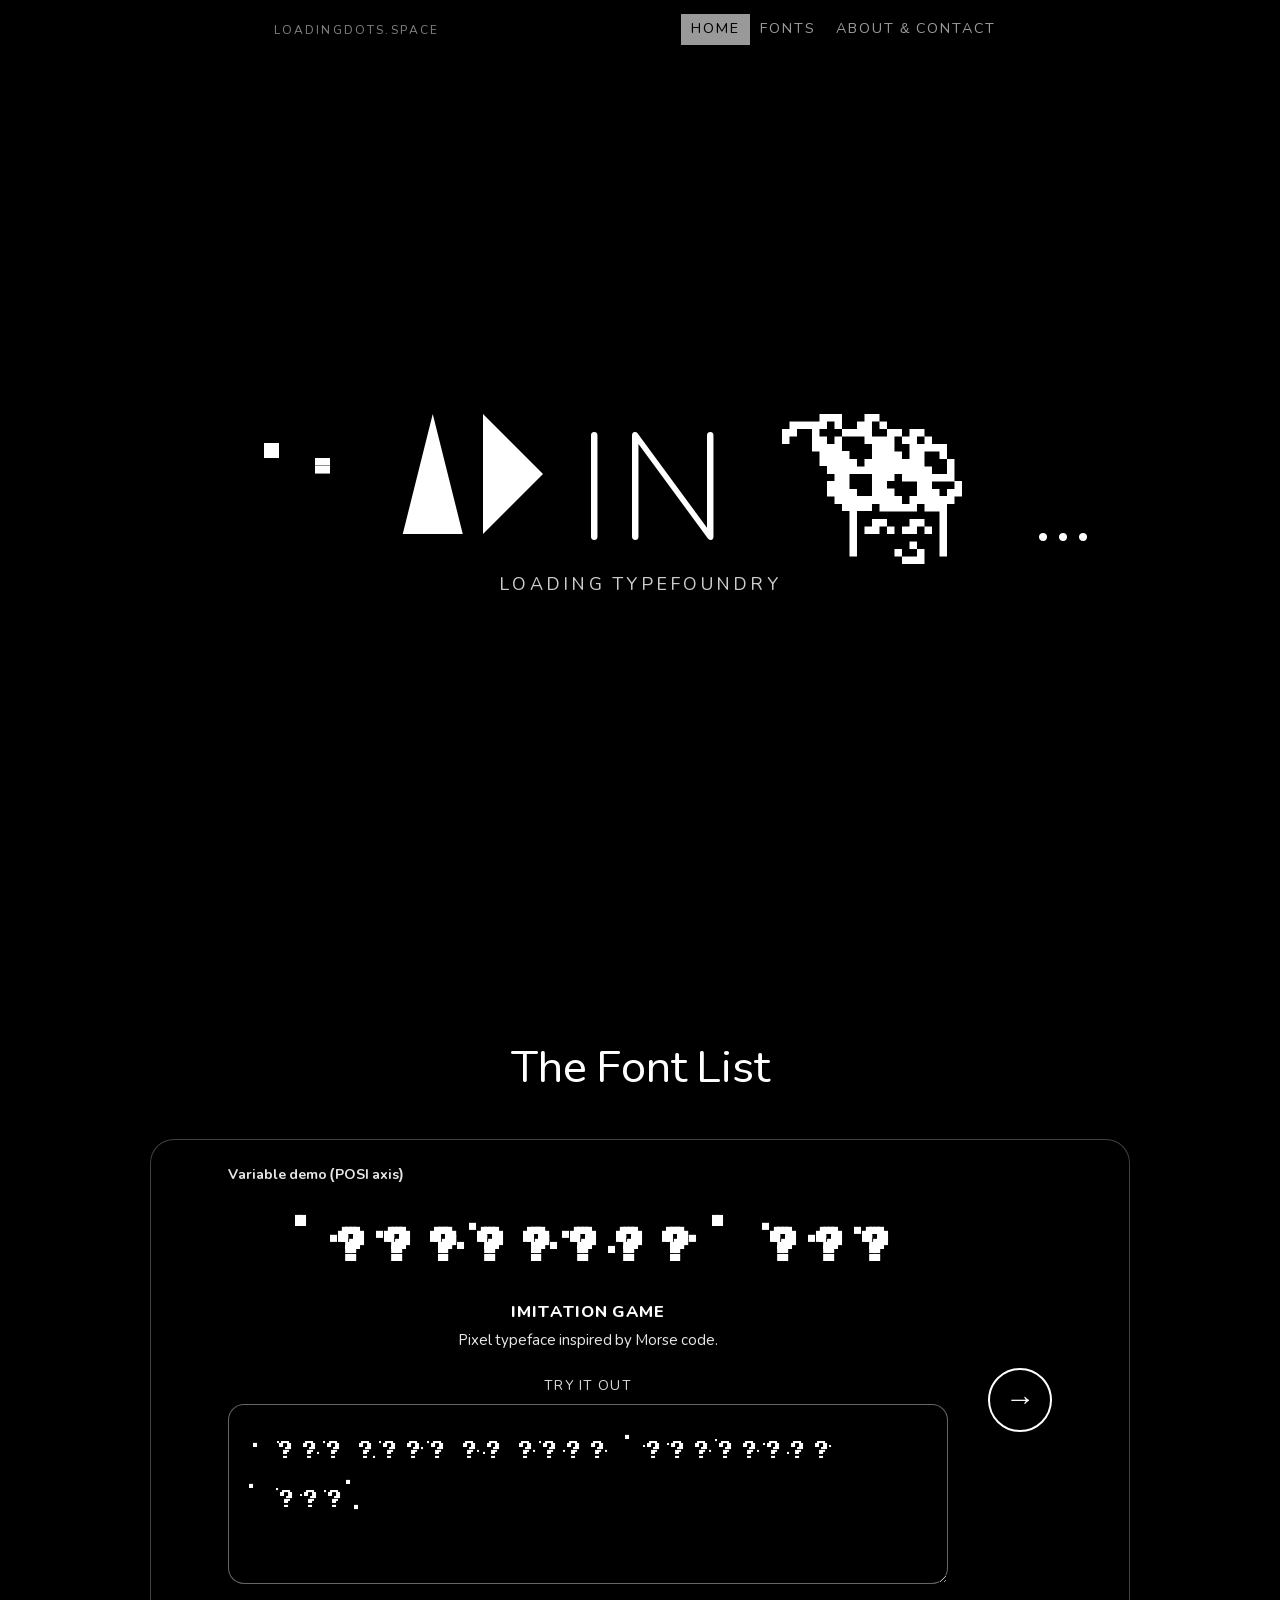
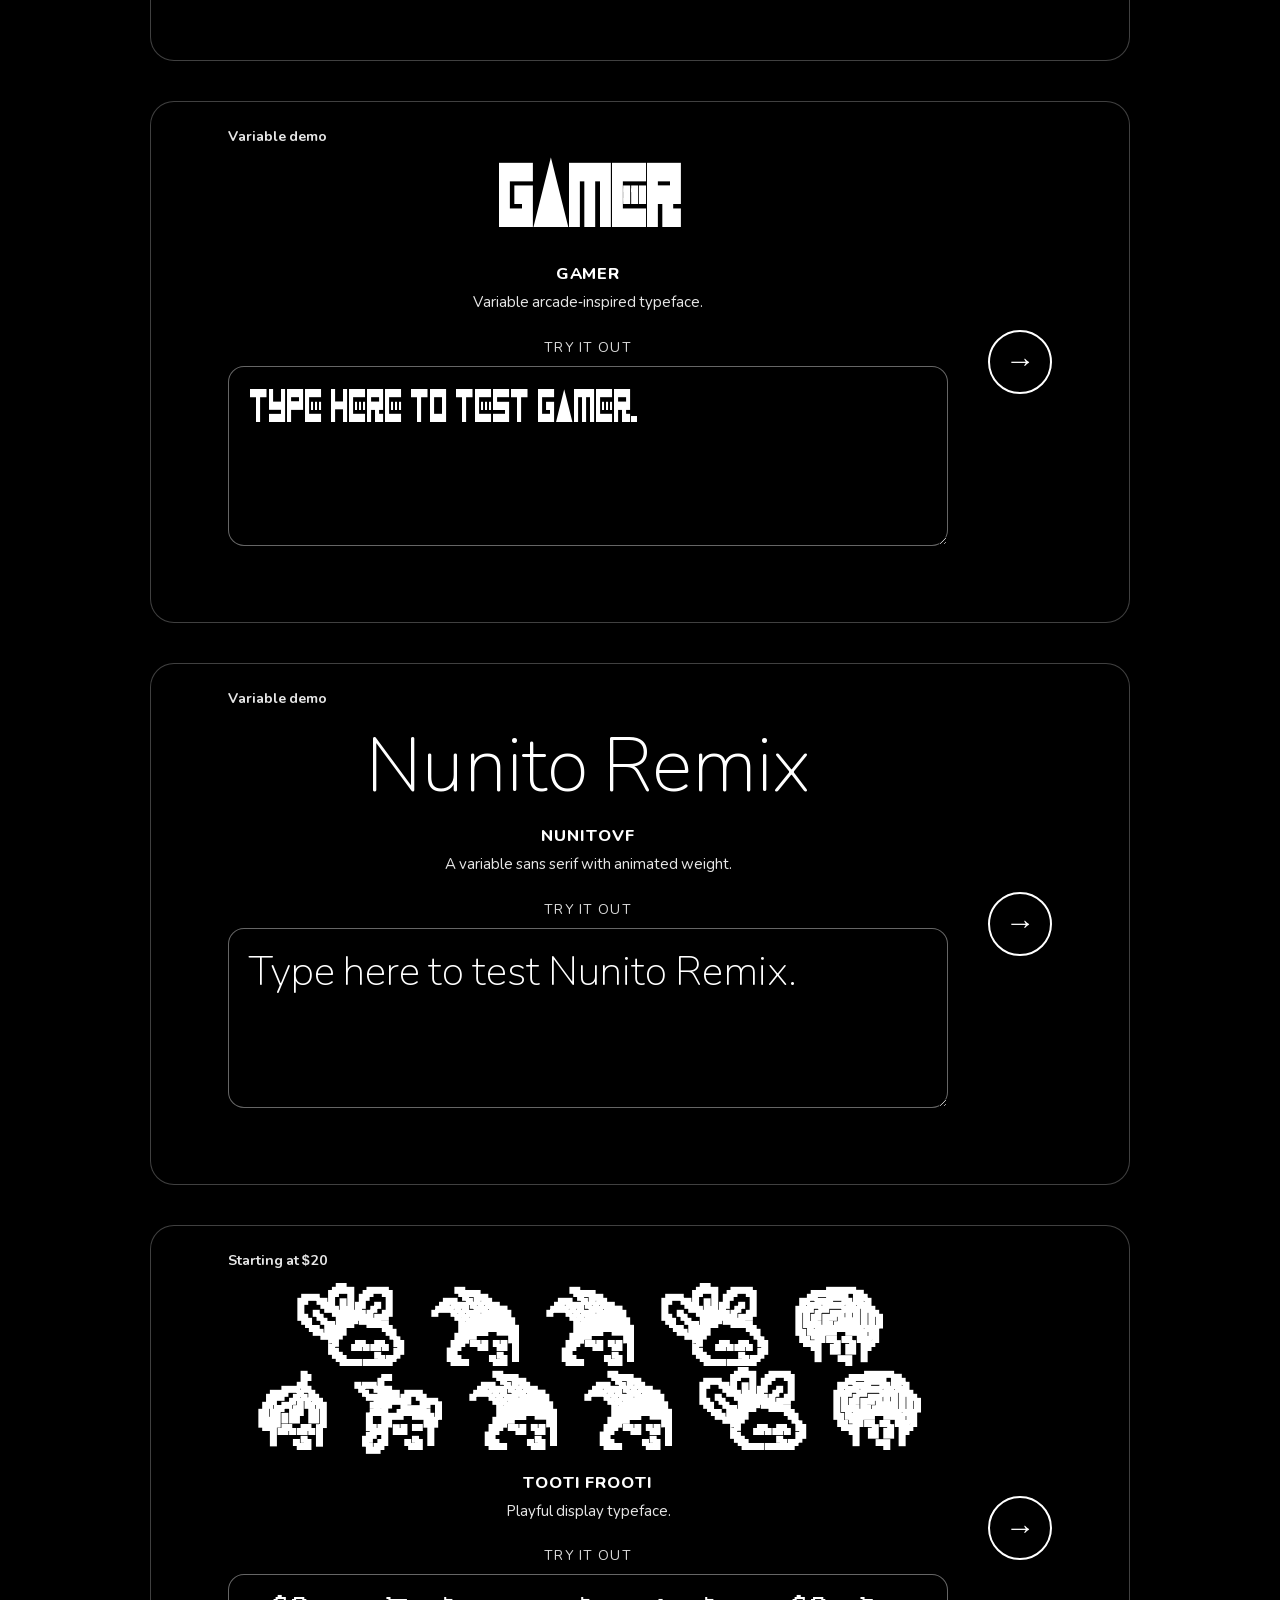
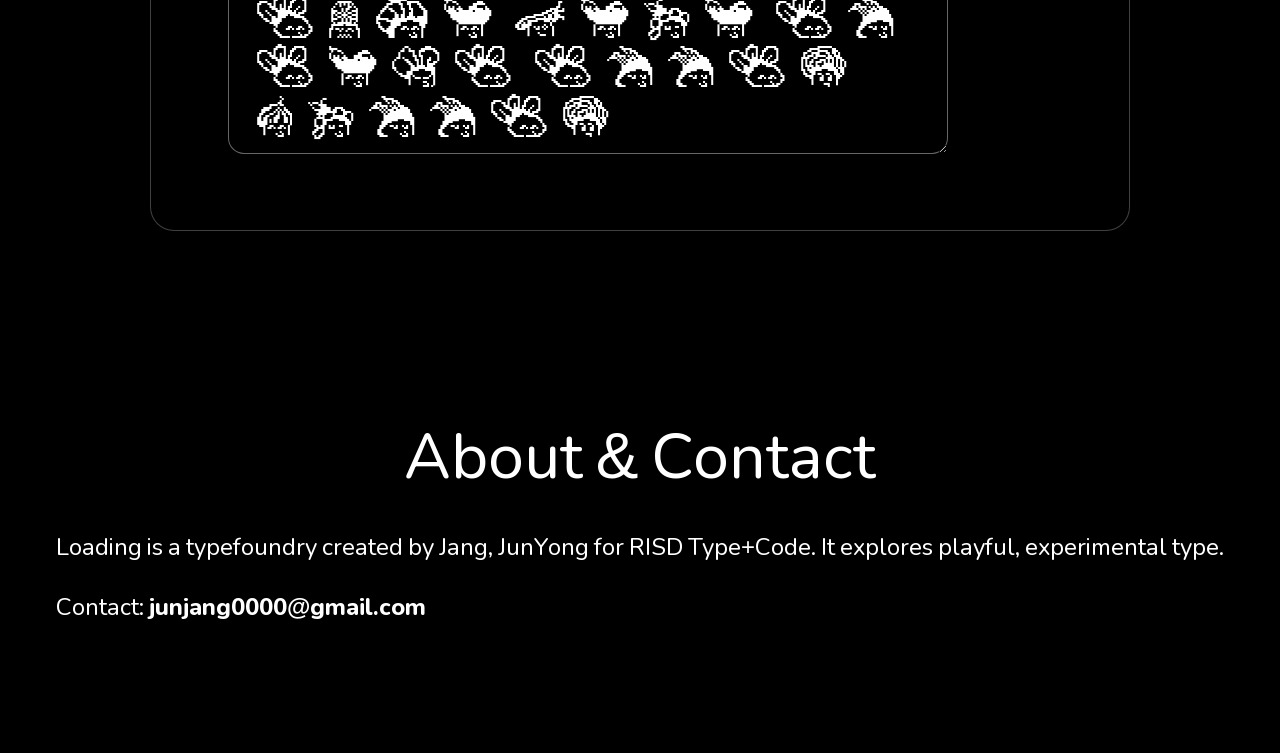
==== index.html @ 5ee9fdd5 "Update index.html" ====
<!DOCTYPE html>
<html>

<head>
  <title>Loading...</title>
  <meta charset="UTF-8">
  <meta name="viewport" content="width=device-width, initial-scale=1">

  <!-- Canonical URL for your site -->
  <link rel="stylesheet" href="css/style.css">

  <style>
    /* Load local Nunito variable font */
    @font-face {
      font-family: "NunitoVF";
      src: url("./Tabs/Nunito/NunitoVF.ttf") format("truetype");
      font-weight: 100 900;
      font-style: normal;
    }

    /* Sample font faces for each typeface */
    @font-face {
      font-family: "Gamer";
      src: url("./Tabs/Gamer/Gamer.ttf") format("truetype");
      font-weight: 0 100; 
      font-style: normal;
    }

    @font-face {
      font-family: "ImitationGame";
      src: url("./Tabs/ImitationGame/Imitation.ttf") format("truetype");
      font-weight: 400; 
      font-style: normal;
    }

    @font-face {
      font-family: "TootiFrooti";
      src: url("./Tabs/TootiFrooti/TootiFrooti.otf") format("opentype");
      font-weight: 400;
      font-style: normal;
    }

    body,
    html {
      height: 100%;
      margin: 0;
      background-color: #000;
    }

    body {
      padding-top: 60px;
    }

    body,
    h1,
    h2,
    h3,
    h4,
    h5,
    h6 {
      font-family: "NunitoVF", sans-serif;
    }

    .menu {
      display: none;
    }

    #glcanvas {
      position: fixed;
      top: 0;
      left: 0;
      width: 100vw;
      height: 100vh;
      z-index: 0;
      display: block;
      pointer-events: none;
      opacity: 1;
    }

    .top {
      position: fixed;
      top: 0;
      left: 0;
      width: 100%;
      z-index: 10;
    }

    .bar {
      display: flex;
      justify-content: space-between;
      align-items: center;
      gap: 24px;
      padding: 14px 32px;
      background: rgba(0, 0, 0, 0.75);
      backdrop-filter: blur(14px);
      -webkit-backdrop-filter: blur(14px);
    }

    .brand-link {
      text-decoration: none;
      color: #ffffff;
      font-size: 0.8rem;
      letter-spacing: 0.18em;
      text-transform: uppercase;
      opacity: 0.85;
      white-space: nowrap;
    }

    .brand-link:hover {
      opacity: 0.65;
    }

    .bar-item.button {
      text-decoration: none;
      color: #ffffff;
      font-size: 0.95rem;
      letter-spacing: 0.14em;
      text-transform: uppercase;
      padding: 4px 10px;
      border-bottom: 2px solid transparent;
      transition: opacity 0.2s ease, border-color 0.2s ease;
    }

    .bar-item.button:hover {
      opacity: 0.7;
    }

    .active-link {
      border-bottom-color: #ffffff;
    }

    #myNavbar {
      z-index: 10;
    }

    .hero-header {
      position: relative;
      min-height: 100vh;
      display: flex;
      flex-direction: column;
      justify-content: center;
      align-items: center;
      color: white;
      text-align: center;
      background: transparent;
      z-index: 1;
    }

    .hero-loading {
      display: inline-flex;
      align-items: flex-end;
      gap: 0.12em;
      font-size: clamp(72px, 12vw, 150px);
      line-height: 0.9;
    }

    .load-letter {
      display: inline-block;
      white-space: nowrap;
    }

    .load-imitation {
      font-family: "ImitationGame", monospace;
      letter-spacing: 0.04em;
    }

    .load-gamer {
      font-family: "Gamer", sans-serif;
      text-transform: uppercase;
      letter-spacing: 0.08em;
    }

    .load-nunito {
      font-family: "NunitoVF", sans-serif;
      letter-spacing: 0.04em;
    }

    .load-tooti {
      font-family: "TootiFrooti", cursive;
      letter-spacing: 0.1em;
      transform-origin: bottom center;
      animation: bounceG 1.6s ease-in-out infinite;
    }

    .load-dots {
      display: inline-flex;
      margin-left: 0.16em;
      gap: 0.06em;
      font-size: 0.45em;
      transform: translateY(-0.1em);
    }

    .load-dots span {
      display: inline-block;
      animation: dotPulse 1.2s infinite ease-in-out;
    }

    .load-dots span:nth-child(2) {
      animation-delay: 0.15s;
    }

    .load-dots span:nth-child(3) {
      animation-delay: 0.3s;
    }

    @keyframes dotPulse {
      0%, 60%, 100% {
        opacity: 0.2;
        transform: translateY(0);
      }
      30% {
        opacity: 1;
        transform: translateY(-0.18em);
      }
    }

    @keyframes bounceG {
      0%, 100% {
        transform: translateY(0);
      }
      40% {
        transform: translateY(-0.18em) rotate(-3deg);
      }
      70% {
        transform: translateY(0.08em) rotate(2deg);
      }
    }

    .hero-subtitle {
      margin-top: 14px;
      font-family: "NunitoVF", sans-serif;
      font-weight: 400;
      letter-spacing: 0.18em;
      text-transform: uppercase;
      font-size: clamp(14px, 1.6vw, 18px);
      opacity: 0.8;
    }

    .font-list-title {
      text-align: center;
      font-size: 3rem;
      margin-bottom: 2.5rem;
      color: #ffffff;
    }

    .font-list {
      display: flex;
      flex-direction: column;
      gap: 40px;
    }

    .font-card {
      position: relative;
      min-height: 320px;
      padding: 60px 6vw;
      display: flex;
      align-items: center;
      justify-content: center;
      background: rgba(0, 0, 0, 0.35);
      border: 1px solid rgba(255, 255, 255, 0.25);
      border-radius: 24px;
      backdrop-filter: blur(18px);
      -webkit-backdrop-filter: blur(18px);
      color: #ffffff;
      z-index: 1;
    }

    .font-card-inner {
      width: 100%;
      max-width: 1200px;
      margin: 0 auto;
      display: flex;
      align-items: center;
      justify-content: space-between;
      gap: 40px;
    }

    .font-card-meta {
      position: absolute;
      top: 24px;
      left: 6vw;
      font-size: 0.95rem;
      font-weight: 600;
      opacity: 0.9;
    }

    .font-card-main {
      flex: 1;
      text-align: center;
    }

    .font-sample {
      font-size: clamp(42px, 6vw, 80px);
      font-weight: 700;
      margin-bottom: 16px;
      line-height: 1.1;
    }

    .font-info-name {
      font-size: 1.1rem;
      font-weight: 700;
      letter-spacing: 0.06em;
      text-transform: uppercase;
      margin-bottom: 4px;
    }

    .font-info-desc {
      font-size: 1rem;
      opacity: 0.9;
      margin-bottom: 24px;
    }

    .font-tester-wrapper {
      max-width: 900px;
      margin: 0 auto;
    }

    .font-tester-label {
      font-size: 0.9rem;
      text-transform: uppercase;
      letter-spacing: 0.12em;
      opacity: 0.85;
      margin-bottom: 8px;
    }

    .font-tester {
      width: 100%;
      min-height: 180px;
      padding: 18px 20px;
      border-radius: 16px;
      border: 1px solid rgba(255, 255, 255, 0.4);
      background: rgba(0, 0, 0, 0.25);
      color: #ffffff;
      font-size: clamp(2.2rem, 3.2vw, 3rem);
      line-height: 1.2;
      resize: vertical;
      outline: none;
    }

    .font-tester::placeholder {
      color: rgba(255, 255, 255, 0.55);
    }

    .font-card-arrow {
      text-decoration: none;
      display: flex;
      align-items: center;
      justify-content: center;
      flex-shrink: 0;
      width: 64px;
      height: 64px;
      border-radius: 50%;
      border: 2px solid currentColor;
      font-size: 2rem;
      transition: transform 0.2s ease, background-color 0.2s ease, color 0.2s ease;
      color: #ffffff;
    }

    .font-card-arrow:hover {
      transform: translateX(4px);
      background-color: #ffffff;
      color: #000000;
    }

    /* VARIABLE ANIMATIONS */
    .variable-nunito {
      font-family: "NunitoVF", sans-serif;
      font-variation-settings: "wght" 200;
      animation: nunitoWeight 2.5s ease-in-out infinite alternate;
    }

    @keyframes nunitoWeight {
      0% { font-variation-settings: "wght" 200; }
      100% { font-variation-settings: "wght" 900; }
    }

    .variable-gamer {
      font-family: "Gamer", sans-serif;
      text-transform: uppercase;
      font-variation-settings: "VEAL" 0;
      animation: gamerWeight 2.5s ease-in-out infinite alternate;
    }

    @keyframes gamerWeight {
      0% { font-variation-settings: "VEAL" 0; }
      100% { font-variation-settings: "VEAL" 100; }
    }

    .variable-imitation {
      font-family: "ImitationGame", monospace;
      font-variation-settings: "POSI" 0;
      animation: imitationPosi 2.5s ease-in-out infinite alternate;
    }

    @keyframes imitationPosi {
      0% { font-variation-settings: "POSI" 0; }
      100% { font-variation-settings: "POSI" 100; }
    }
  </style>
</head>

<body>

  <!-- WebGL -->
  <canvas id="glcanvas"></canvas>

  <!-- NAVBAR -->
  <div class="top hide-small">
    <div class="bar xlarge black opacity hover-opacity-off" id="myNavbar">
      <a href="https://loadingdots.space" class="brand-link">loadingdots.space</a>

      <div>
        <a href="#home" class="bar-item button nav-link active-link">HOME</a>
        <a href="#fonts" class="bar-item button nav-link">FONTS</a>
        <a href="#about-contact" class="bar-item button nav-link">ABOUT & CONTACT</a>
      </div>
    </div>
  </div>

  <!-- HERO -->
  <header class="hero-header" id="home">
    <div class="hero-loading">
      <span class="load-letter load-imitation variable-imitation">LO</span>
      <span class="load-letter load-gamer variable-gamer">AD</span>
      <span class="load-letter load-nunito variable-nunito">IN</span>
      <span class="load-letter load-tooti">G</span>
      <span class="load-dots"><span>.</span><span>.</span><span>.</span></span>
    </div>
    <div class="hero-subtitle">Loading Typefoundry</div>
  </header>

  <!-- FONTS SECTION (UPDATED ID) -->
  <div class="container padding-64 xxlarge" id="fonts" style="background-color:transparent; color:#ffffff;">
    <div class="content">
      <h1 class="font-list-title">The Font List</h1>

      <div class="font-list">

        <!-- Imitation Game card -->
        <section class="font-card">
          <div class="font-card-meta">Variable demo (POSI axis)</div>
          <div class="font-card-inner">
            <div class="font-card-main">
              <div class="font-sample variable-imitation">Imitation Game</div>
              <div class="font-info-name">Imitation Game</div>
              <div class="font-info-desc">Pixel typeface inspired by Morse code.</div>

              <div class="font-tester-wrapper">
                <div class="font-tester-label">Try it out</div>
                <textarea class="font-tester variable-imitation">Type here to test Imitation Game.</textarea>
              </div>
            </div>

            <a href="Tabs/ImitationGame/index.html" class="font-card-arrow">→</a>
          </div>
        </section>

        <!-- GAMER card -->
        <section class="font-card">
          <div class="font-card-meta">Variable demo</div>
          <div class="font-card-inner">
            <div class="font-card-main">
              <div class="font-sample variable-gamer">GAMER</div>
              <div class="font-info-name">GAMER</div>
              <div class="font-info-desc">Variable arcade-inspired typeface.</div>

              <div class="font-tester-wrapper">
                <div class="font-tester-label">Try it out</div>
                <textarea class="font-tester gamer-tester variable-gamer">TYPE HERE TO TEST GAMER.</textarea>
              </div>
            </div>

            <a href="Tabs/Gamer/index.html" class="font-card-arrow">→</a>
          </div>
        </section>

        <!-- Nunito card -->
        <section class="font-card">
          <div class="font-card-meta">Variable demo</div>
          <div class="font-card-inner">
            <div class="font-card-main">
              <div class="font-sample variable-nunito">Nunito Remix</div>
              <div class="font-info-name">NunitoVF</div>
              <div class="font-info-desc">A variable sans serif with animated weight.</div>

              <div class="font-tester-wrapper">
                <div class="font-tester-label">Try it out</div>
                <textarea class="font-tester variable-nunito">Type here to test Nunito Remix.</textarea>
              </div>
            </div>

            <a href="Tabs/Nunito/index.html" class="font-card-arrow">→</a>
          </div>
        </section>

        <!-- TootiFrooti -->
        <section class="font-card">
          <div class="font-card-meta">Starting at $20</div>
          <div class="font-card-inner">
            <div class="font-card-main">
              <div class="font-sample" style="font-family: 'TootiFrooti';">TOOTI FROOTI</div>
              <div class="font-info-name">Tooti Frooti</div>
              <div class="font-info-desc">Playful display typeface.</div>

              <div class="font-tester-wrapper">
                <div class="font-tester-label">Try it out</div>
                <textarea 
                  class="font-tester tootifrooti-tester"
                  style="font-family: 'TootiFrooti'; text-transform:uppercase;"
                >TYPE HERE TO TEST TOOTI FROOTI.</textarea>
              </div>
            </div>

            <a href="Tabs/TootiFrooti/index.html" class="font-card-arrow">→</a>
          </div>
        </section>

      </div>
    </div>
  </div>

  <!-- ABOUT -->
  <div class="container padding-64 xlarge" id="about-contact" style="background-color:transparent; color:white;">
    <div style="background:rgba(0,0,0,0.45); border-radius:24px; padding:40px;">
      <h1 class="center jumbo">About & Contact</h1>
      <p class="xlarge">
        Loading is a typefoundry created by Jang, JunYong for RISD Type+Code.
        It explores playful, experimental type.
      </p>

      <p class="xlarge">
        Contact: <strong>junjang0000@gmail.com</strong>
      </p>
    </div>
  </div>

  <script>
    // Highlight active navbar link
    const navLinks = document.querySelectorAll('#myNavbar .nav-link');
    navLinks.forEach(link => {
      link.addEventListener('click', function () {
        navLinks.forEach(l => l.classList.remove('active-link'));
        this.classList.add('active-link');
      });
    });

    // Uppercase filtering for Gamer & TootiFrooti
    document.addEventListener("DOMContentLoaded", function () {
      const gamerBox = document.querySelector(".gamer-tester");
      if (gamerBox) {
        gamerBox.addEventListener("input", function () {
          let filtered = this.value.replace(/[^A-Z0-9 ]/gi, "");
          this.value = filtered.toUpperCase();
        });
      }

      const tfBox = document.querySelector(".tootifrooti-tester");
      if (tfBox) {
        tfBox.addEventListener("input", function () {
          let filtered = this.value.replace(/[^A-Z0-9 ]/gi, "");
          this.value = filtered.toUpperCase();
        });
      }
    });
  </script>

</body>
</html>
---- css/style.css ----
html{box-sizing:border-box}*,*:before,*:after{box-sizing:inherit}

html{-ms-text-size-adjust:100%;-webkit-text-size-adjust:100%}body{margin:0}
article,aside,details,figcaption,figure,footer,header,main,menu,nav,section{display:block}summary{display:list-item}
audio,canvas,progress,video{display:inline-block}progress{vertical-align:baseline}
audio:not([controls]){display:none;height:0}[hidden],template{display:none}
a{background-color:transparent}a:active,a:hover{outline-width:0}
abbr[title]{border-bottom:none;text-decoration:underline;text-decoration:underline dotted}
b,strong{font-weight:bolder}dfn{font-style:italic}mark{background:#ff0;color:#000}
small{font-size:80%}sub,sup{font-size:75%;line-height:0;position:relative;vertical-align:baseline}
sub{bottom:-0.25em}sup{top:-0.5em}figure{margin:1em 40px}img{border-style:none}
code,kbd,pre,samp{font-family:monospace,monospace;font-size:1em}hr{box-sizing:content-box;height:0;overflow:visible}
button,input,select,textarea,optgroup{font:inherit;margin:0}optgroup{font-weight:bold}
button,input{overflow:visible}button,select{text-transform:none}
button,[type=button],[type=reset],[type=submit]{-webkit-appearance:button}
button::-moz-focus-inner,[type=button]::-moz-focus-inner,[type=reset]::-moz-focus-inner,[type=submit]::-moz-focus-inner{border-style:none;padding:0}
button:-moz-focusring,[type=button]:-moz-focusring,[type=reset]:-moz-focusring,[type=submit]:-moz-focusring{outline:1px dotted ButtonText}
fieldset{border:1px solid #c0c0c0;margin:0 2px;padding:.35em .625em .75em}
legend{color:inherit;display:table;max-width:100%;padding:0;white-space:normal}textarea{overflow:auto}
[type=checkbox],[type=radio]{padding:0}
[type=number]::-webkit-inner-spin-button,[type=number]::-webkit-outer-spin-button{height:auto}
[type=search]{-webkit-appearance:textfield;outline-offset:-2px}
[type=search]::-webkit-search-decoration{-webkit-appearance:none}
::-webkit-file-upload-button{-webkit-appearance:button;font:inherit}


html,body{font-family:Verdana,sans-serif;font-size:15px;line-height:1.5}html{overflow-x:hidden}
h1{font-size:36px}h2{font-size:30px}h3{font-size:24px}h4{font-size:20px}h5{font-size:18px}h6{font-size:16px}
.serif{font-family:serif}.sans-serif{font-family:sans-serif}.cursive{font-family:cursive}.monospace{font-family:monospace}
h1,h2,h3,h4,h5,h6{font-family:"Segoe UI",Arial,sans-serif;font-weight:400;margin:10px 0}.wide{letter-spacing:4px}
hr{border:0;border-top:1px solid #eee;margin:20px 0}
.image{max-width:100%;height:auto}img{vertical-align:middle}a{color:inherit}
.table,.table-all{border-collapse:collapse;border-spacing:0;width:100%;display:table}.table-all{border:1px solid #ccc}
.bordered tr,.table-all tr{border-bottom:1px solid #ddd}.striped tbody tr:nth-child(even){background-color:#f1f1f1}
.table-all tr:nth-child(odd){background-color:#fff}.table-all tr:nth-child(even){background-color:#f1f1f1}
.hoverable tbody tr:hover,.ul.hoverable li:hover{background-color:#ccc}.centered tr th,.centered tr td{text-align:center}
.table td,.table th,.table-all td,.table-all th{padding:8px 8px;display:table-cell;text-align:left;vertical-align:top}
.table th:first-child,.table td:first-child,.table-all th:first-child,.table-all td:first-child{padding-left:16px}
.btn,.button{border:none;display:inline-block;padding:8px 16px;vertical-align:middle;overflow:hidden;text-decoration:none;color:inherit;background-color:inherit;text-align:center;cursor:pointer;white-space:nowrap}
.btn:hover{box-shadow:0 8px 16px 0 rgba(0,0,0,0.2),0 6px 20px 0 rgba(0,0,0,0.19)}
.btn,.button{-webkit-touch-callout:none;-webkit-user-select:none;-khtml-user-select:none;-moz-user-select:none;-ms-user-select:none;user-select:none}   
.disabled,.btn:disabled,.button:disabled{cursor:not-allowed;opacity:0.3}.disabled *,:disabled *{pointer-events:none}
.btn.disabled:hover,.btn:disabled:hover{box-shadow:none}
.badge,.tag{background-color:#000;color:#fff;display:inline-block;padding-left:8px;padding-right:8px;text-align:center}.badge{border-radius:50%}
.ul{list-style-type:none;padding:0;margin:0}.ul li{padding:8px 16px;border-bottom:1px solid #ddd}.ul li:last-child{border-bottom:none}
.tooltip,.display-container{position:relative}.tooltip .text{display:none}.tooltip:hover .text{display:inline-block}
.ripple:active{opacity:0.5}.ripple{transition:opacity 0s}
.input{padding:8px;display:block;border:none;border-bottom:1px solid #ccc;width:100%}
.select{padding:9px 0;width:100%;border:none;border-bottom:1px solid #ccc}
.dropdown-click,.dropdown-hover{position:relative;display:inline-block;cursor:pointer}
.dropdown-hover:hover .dropdown-content{display:block}
.dropdown-hover:first-child,.dropdown-click:hover{background-color:#ccc;color:#000}
.dropdown-hover:hover > .button:first-child,.dropdown-click:hover > .button:first-child{background-color:#ccc;color:#000}
.dropdown-content{cursor:auto;color:#000;background-color:#fff;display:none;position:absolute;min-width:160px;margin:0;padding:0;z-index:1}
.check,.radio{width:24px;height:24px;position:relative;top:6px}
.sidebar{height:100%;width:200px;background-color:#fff;position:fixed!important;z-index:1;overflow:auto}
.bar-block .dropdown-hover,.bar-block .dropdown-click{width:100%}
.bar-block .dropdown-hover .dropdown-content,.bar-block .dropdown-click .dropdown-content{min-width:100%}
.bar-block .dropdown-hover .button,.bar-block .dropdown-click .button{width:100%;text-align:left;padding:8px 16px}
.main,#main{transition:margin-left .4s}
.modal{z-index:3;display:none;padding-top:100px;position:fixed;left:0;top:0;width:100%;height:100%;overflow:auto;background-color:rgb(0,0,0);background-color:rgba(0,0,0,0.4)}
.modal-content{margin:auto;background-color:#fff;position:relative;padding:0;outline:0;width:600px}
.bar{width:100%;overflow:hidden}.center .bar{display:inline-block;width:auto}
.bar .bar-item{padding:8px 16px;float:left;width:auto;border:none;display:block;outline:0}
.bar .dropdown-hover,.bar .dropdown-click{position:static;float:left}
.bar .button{white-space:normal}
.bar-block .bar-item{width:100%;display:block;padding:8px 16px;text-align:left;border:none;white-space:normal;float:none;outline:0}
.bar-block.center .bar-item{text-align:center}.block{display:block;width:100%}
.responsive{display:block;overflow-x:auto}
.container:after,.container:before,.panel:after,.panel:before,.row:after,.row:before,.row-padding:after,.row-padding:before,
.cell-row:before,.cell-row:after,.clear:after,.clear:before,.bar:before,.bar:after{content:"";display:table;clear:both}
.col,.half,.third,.twothird,.threequarter,.quarter{float:left;width:100%}
.col.s1{width:8.33333%}.col.s2{width:16.66666%}.col.s3{width:24.99999%}.col.s4{width:33.33333%}
.col.s5{width:41.66666%}.col.s6{width:49.99999%}.col.s7{width:58.33333%}.col.s8{width:66.66666%}
.col.s9{width:74.99999%}.col.s10{width:83.33333%}.col.s11{width:91.66666%}.col.s12{width:99.99999%}
@media (min-width:601px){.col.m1{width:8.33333%}.col.m2{width:16.66666%}.col.m3,.quarter{width:24.99999%}.col.m4,.third{width:33.33333%}
.col.m5{width:41.66666%}.col.m6,.half{width:49.99999%}.col.m7{width:58.33333%}.col.m8,.twothird{width:66.66666%}
.col.m9,.threequarter{width:74.99999%}.col.m10{width:83.33333%}.col.m11{width:91.66666%}.col.m12{width:99.99999%}}
@media (min-width:993px){.col.l1{width:8.33333%}.col.l2{width:16.66666%}.col.l3{width:24.99999%}.col.l4{width:33.33333%}
.col.l5{width:41.66666%}.col.l6{width:49.99999%}.col.l7{width:58.33333%}.col.l8{width:66.66666%}
.col.l9{width:74.99999%}.col.l10{width:83.33333%}.col.l11{width:91.66666%}.col.l12{width:99.99999%}}
.rest{overflow:hidden}.stretch{margin-left:-16px;margin-right:-16px}
.content,.auto{margin-left:auto;margin-right:auto}.content{max-width:980px}.auto{max-width:1140px}
.cell-row{display:table;width:100%}.cell{display:table-cell}
.cell-top{vertical-align:top}.cell-middle{vertical-align:middle}.cell-bottom{vertical-align:bottom}
.hide{display:none!important}.show-block,.show{display:block!important}.show-inline-block{display:inline-block!important}
@media (max-width:1205px){.auto{max-width:95%}}
@media (max-width:600px){.modal-content{margin:0 10px;width:auto!important}.modal{padding-top:30px}
.dropdown-hover.mobile .dropdown-content,.dropdown-click.mobile .dropdown-content{position:relative}	
.hide-small{display:none!important}.mobile{display:block;width:100%!important}.bar-item.mobile,.dropdown-hover.mobile,.dropdown-click.mobile{text-align:center}
.dropdown-hover.mobile,.dropdown-hover.mobile .btn,.dropdown-hover.mobile .button,.dropdown-click.mobile,.dropdown-click.mobile .btn,.dropdown-click.mobile .button{width:100%}}
@media (max-width:768px){.modal-content{width:500px}.modal{padding-top:50px}}
@media (min-width:993px){.modal-content{width:900px}.hide-large{display:none!important}.sidebar.collapse{display:block!important}}
@media (max-width:992px) and (min-width:601px){.hide-medium{display:none!important}}
@media (max-width:992px){.sidebar.collapse{display:none}.main{margin-left:0!important;margin-right:0!important}.auto{max-width:100%}}
.top,.bottom{position:fixed;width:100%;z-index:1}.top{top:0}.bottom{bottom:0}
.overlay{position:fixed;display:none;width:100%;height:100%;top:0;left:0;right:0;bottom:0;background-color:rgba(0,0,0,0.5);z-index:2}
.display-topleft{position:absolute;left:0;top:0}.display-topright{position:absolute;right:0;top:0}
.display-bottomleft{position:absolute;left:0;bottom:0}.display-bottomright{position:absolute;right:0;bottom:0}
.display-middle{position:absolute;top:50%;left:50%;transform:translate(-50%,-50%);-ms-transform:translate(-50%,-50%)}
.display-left{position:absolute;top:50%;left:0%;transform:translate(0%,-50%);-ms-transform:translate(-0%,-50%)}
.display-right{position:absolute;top:50%;right:0%;transform:translate(0%,-50%);-ms-transform:translate(0%,-50%)}
.display-topmiddle{position:absolute;left:50%;top:0;transform:translate(-50%,0%);-ms-transform:translate(-50%,0%)}
.display-bottommiddle{position:absolute;left:50%;bottom:0;transform:translate(-50%,0%);-ms-transform:translate(-50%,0%)}
.display-container:hover .display-hover{display:block}.display-container:hover span.display-hover{display:inline-block}.display-hover{display:none}
.display-position{position:absolute}
.circle{border-radius:50%}
.round-small{border-radius:2px}.round,.round-medium{border-radius:4px}.round-large{border-radius:8px}.round-xlarge{border-radius:16px}.round-xxlarge{border-radius:32px}
.row-padding,.row-padding>.half,.row-padding>.third,.row-padding>.twothird,.row-padding>.threequarter,.row-padding>.quarter,.row-padding>.col{padding:0 8px}
.container,.panel{padding:0.01em 16px}.panel{margin-top:16px;margin-bottom:16px}
.grid{display:grid}.grid-padding{display:grid;gap:16px}.flex{display:flex}
.text-center{text-align:center}.text-bold,.bold{font-weight:bold}.text-italic,.italic{font-style:italic}
.code,.codespan{font-family:Consolas,"courier new";font-size:16px}
.code{width:auto;background-color:#fff;padding:8px 12px;border-left:4px solid #4CAF50;word-wrap:break-word}
.codespan{color:crimson;background-color:#f1f1f1;padding-left:4px;padding-right:4px;font-size:110%}
.card,.card-2{box-shadow:0 2px 5px 0 rgba(0,0,0,0.16),0 2px 10px 0 rgba(0,0,0,0.12)}
.card-4,.hover-shadow:hover{box-shadow:0 4px 10px 0 rgba(0,0,0,0.2),0 4px 20px 0 rgba(0,0,0,0.19)}
.spin{animation:w3-spin 2s infinite linear}@keyframes w3-spin{0%{transform:rotate(0deg)}100%{transform:rotate(359deg)}}
.animate-fading{animation:fading 10s infinite}@keyframes fading{0%{opacity:0}50%{opacity:1}100%{opacity:0}}
.animate-opacity{animation:opac 0.8s}@keyframes opac{from{opacity:0} to{opacity:1}}
.animate-top{position:relative;animation:animatetop 0.4s}@keyframes animatetop{from{top:-300px;opacity:0} to{top:0;opacity:1}}
.animate-left{position:relative;animation:animateleft 0.4s}@keyframes animateleft{from{left:-300px;opacity:0} to{left:0;opacity:1}}
.animate-right{position:relative;animation:animateright 0.4s}@keyframes animateright{from{right:-300px;opacity:0} to{right:0;opacity:1}}
.animate-bottom{position:relative;animation:animatebottom 0.4s}@keyframes animatebottom{from{bottom:-300px;opacity:0} to{bottom:0;opacity:1}}
.animate-zoom {animation:animatezoom 0.6s}@keyframes animatezoom{from{transform:scale(0)} to{transform:scale(1)}}
.animate-input{transition:width 0.4s ease-in-out}.animate-input:focus{width:100%!important}
.opacity,.hover-opacity:hover{opacity:0.60}.opacity-off,.hover-opacity-off:hover{opacity:1}
.opacity-max{opacity:0.25}.opacity-min{opacity:0.75}
.greyscale-max,.grayscale-max,.hover-greyscale:hover,.hover-grayscale:hover{filter:grayscale(100%)}
.greyscale,.grayscale{filter:grayscale(75%)}.greyscale-min,.grayscale-min{filter:grayscale(50%)}
.sepia{filter:sepia(75%)}.sepia-max,.hover-sepia:hover{filter:sepia(100%)}.sepia-min{filter:sepia(50%)}
.tiny{font-size:10px!important}.small{font-size:12px!important}.medium{font-size:15px!important}.large{font-size:18px!important}
.xlarge{font-size:24px!important}.xxlarge{font-size:36px!important}.xxxlarge{font-size:48px!important}.jumbo{font-size:64px!important}
.left-align{text-align:left!important}.right-align{text-align:right!important}.justify{text-align:justify!important}.center{text-align:center!important}
.border-0{border:0!important}.border{border:1px solid #ccc!important}
.border-top{border-top:1px solid #ccc!important}.border-bottom{border-bottom:1px solid #ccc!important}
.border-left{border-left:1px solid #ccc!important}.border-right{border-right:1px solid #ccc!important}
.topbar{border-top:6px solid #ccc!important}.bottombar{border-bottom:6px solid #ccc!important}
.leftbar{border-left:6px solid #ccc!important}.rightbar{border-right:6px solid #ccc!important}
.section,.code{margin-top:16px!important;margin-bottom:16px!important}
.margin{margin:16px!important}.margin-top{margin-top:16px!important}.margin-bottom{margin-bottom:16px!important}
.margin-left{margin-left:16px!important}.margin-right{margin-right:16px!important}
.padding-small{padding:4px 8px!important}.padding{padding:8px 16px!important}.padding-large{padding:12px 24px!important}
.padding-16{padding-top:16px!important;padding-bottom:16px!important}.padding-24{padding-top:24px!important;padding-bottom:24px!important}
.padding-32{padding-top:32px!important;padding-bottom:32px!important}.padding-48{padding-top:48px!important;padding-bottom:48px!important}
.padding-64{padding-top:64px!important;padding-bottom:64px!important}
.padding-top-64{padding-top:64px!important}.padding-top-48{padding-top:48px!important}
.padding-top-32{padding-top:32px!important}.padding-top-24{padding-top:24px!important}
.left{float:left!important}.right{float:right!important}
.button:hover{color:#000!important;background-color:#ccc!important}
.transparent,.hover-none:hover{background-color:transparent!important}
.hover-none:hover{box-shadow:none!important}
.rtl{direction:rtl}.ltr{direction:ltr}
/* Colors */
.amber,.hover-amber:hover{color:#000!important;background-color:#ffc107!important}
.aqua,.hover-aqua:hover{color:#000!important;background-color:#00ffff!important}
.blue,.hover-blue:hover{color:#fff!important;background-color:#2196F3!important}
.light-blue,.hover-light-blue:hover{color:#000!important;background-color:#87CEEB!important}
.brown,.hover-brown:hover{color:#fff!important;background-color:#795548!important}
.cyan,.hover-cyan:hover{color:#000!important;background-color:#00bcd4!important}
.blue-grey,.hover-blue-grey:hover,.blue-gray,.hover-blue-gray:hover{color:#fff!important;background-color:#607d8b!important}
.green,.hover-green:hover{color:#fff!important;background-color:#4CAF50!important}
.light-green,.hover-light-green:hover{color:#000!important;background-color:#8bc34a!important}
.indigo,.hover-indigo:hover{color:#fff!important;background-color:#3f51b5!important}
.khaki,.hover-khaki:hover{color:#000!important;background-color:#f0e68c!important}
.lime,.hover-lime:hover{color:#000!important;background-color:#cddc39!important}
.orange,.hover-orange:hover{color:#000!important;background-color:#ff9800!important}
.deep-orange,.hover-deep-orange:hover{color:#fff!important;background-color:#ff5722!important}
.pink,.hover-pink:hover{color:#fff!important;background-color:#e91e63!important}
.purple,.hover-purple:hover{color:#fff!important;background-color:#9c27b0!important}
.deep-purple,.hover-deep-purple:hover{color:#fff!important;background-color:#673ab7!important}
.red,.hover-red:hover{color:#fff!important;background-color:#f44336!important}
.sand,.hover-sand:hover{color:#000!important;background-color:#fdf5e6!important}
.teal,.hover-teal:hover{color:#fff!important;background-color:#009688!important}
.yellow,.hover-yellow:hover{color:#000!important;background-color:#ffeb3b!important}
.white,.hover-white:hover{color:#000!important;background-color:#fff!important}
.black,.hover-black:hover{color:#fff!important;background-color:#000!important}
.grey,.hover-grey:hover,.gray,.hover-gray:hover{color:#000!important;background-color:#9e9e9e!important}
.light-grey,.hover-light-grey:hover,.light-gray,.hover-light-gray:hover{color:#000!important;background-color:#f1f1f1!important}
.dark-grey,.hover-dark-grey:hover,.dark-gray,.hover-dark-gray:hover{color:#fff!important;background-color:#616161!important}
.asphalt,.hover-asphalt:hover{color:#fff!important;background-color:#343a40!important}
.crimson,.hover-crimson:hover{color:#fff!important;background-color:#a20025!important}
.cobalt,w3-hover-cobalt:hover{color:#fff!important;background-color:#0050ef!important}
.emerald,.hover-emerald:hover{color:#fff!important;background-color:#008a00!important}
.olive,.hover-olive:hover{color:#fff!important;background-color:#6d8764!important}
.paper,.hover-paper:hover{color:#000!important;background-color:#f8f9fa!important}
.sienna,.hover-sienna:hover{color:#fff!important;background-color:#a0522d!important}
.taupe,.hover-taupe:hover{color:#fff!important;background-color:#87794e!important}
.danger{color:#fff!important;background-color:#dd0000!important}
.note{color:#000!important;background-color:#fff599!important}
.info{color:#fff!important;background-color:#0a6fc2!important}
.warning{color:#000!important;background-color:#ffb305!important}
.success{color:#fff!important;background-color:#008a00!important}
.pale-red,.hover-pale-red:hover{color:#000!important;background-color:#ffdddd!important}
.pale-green,.hover-pale-green:hover{color:#000!important;background-color:#ddffdd!important}
.pale-yellow,.hover-pale-yellow:hover{color:#000!important;background-color:#ffffcc!important}
.pale-blue,.hover-pale-blue:hover{color:#000!important;background-color:#ddffff!important}
.text-amber,.hover-text-amber:hover{color:#ffc107!important}
.text-aqua,.hover-text-aqua:hover{color:#00ffff!important}
.text-blue,.hover-text-blue:hover{color:#2196F3!important}
.text-light-blue,.hover-text-light-blue:hover{color:#87CEEB!important}
.text-brown,.hover-text-brown:hover{color:#795548!important}
.text-cyan,.hover-text-cyan:hover{color:#00bcd4!important}
.text-blue-grey,.hover-text-blue-grey:hover,.text-blue-gray,.hover-text-blue-gray:hover{color:#607d8b!important}
.text-green,.hover-text-green:hover{color:#4CAF50!important}
.text-light-green,.hover-text-light-green:hover{color:#8bc34a!important}
.text-indigo,.hover-text-indigo:hover{color:#3f51b5!important}
.text-khaki,.hover-text-khaki:hover{color:#b4aa50!important}
.text-lime,.hover-text-lime:hover{color:#cddc39!important}
.text-orange,.hover-text-orange:hover{color:#ff9800!important}
.text-deep-orange,.hover-text-deep-orange:hover{color:#ff5722!important}
.text-pink,.hover-text-pink:hover{color:#e91e63!important}
.text-purple,.hover-text-purple:hover{color:#9c27b0!important}
.text-deep-purple,.hover-text-deep-purple:hover{color:#673ab7!important}
.text-red,.hover-text-red:hover{color:#f44336!important}
.text-sand,.hover-text-sand:hover{color:#fdf5e6!important}
.text-teal,.hover-text-teal:hover{color:#009688!important}
.text-yellow,.hover-text-yellow:hover{color:#d2be0e!important}
.text-white,.hover-text-white:hover{color:#fff!important}
.text-black,.hover-text-black:hover{color:#000!important}
.text-grey,.hover-text-grey:hover,.text-gray,.hover-text-gray:hover{color:#757575!important}
.text-light-grey,.hover-text-light-grey:hover,.text-light-gray,.hover-text-light-gray:hover{color:#f1f1f1!important}
.text-dark-grey,.hover-text-dark-grey:hover,.text-dark-gray,.hover-text-dark-gray:hover{color:#3a3a3a!important}
.border-amber,.hover-border-amber:hover{border-color:#ffc107!important}
.border-aqua,.hover-border-aqua:hover{border-color:#00ffff!important}
.border-blue,.hover-border-blue:hover{border-color:#2196F3!important}
.border-light-blue,.hover-border-light-blue:hover{border-color:#87CEEB!important}
.border-brown,.hover-border-brown:hover{border-color:#795548!important}
.border-cyan,.hover-border-cyan:hover{border-color:#00bcd4!important}
.border-blue-grey,.hover-border-blue-grey:hover,.border-blue-gray,.hover-border-blue-gray:hover{border-color:#607d8b!important}
.border-green,.hover-border-green:hover{border-color:#4CAF50!important}
.border-light-green,.hover-border-light-green:hover{border-color:#8bc34a!important}
.border-indigo,.hover-border-indigo:hover{border-color:#3f51b5!important}
.border-khaki,.hover-border-khaki:hover{border-color:#f0e68c!important}
.border-lime,.hover-border-lime:hover{border-color:#cddc39!important}
.border-orange,.hover-border-orange:hover{border-color:#ff9800!important}
.border-deep-orange,.hover-border-deep-orange:hover{border-color:#ff5722!important}
.border-pink,.hover-border-pink:hover{border-color:#e91e63!important}
.border-purple,.hover-border-purple:hover{border-color:#9c27b0!important}
.border-deep-purple,.hover-border-deep-purple:hover{border-color:#673ab7!important}
.border-red,.hover-border-red:hover{border-color:#f44336!important}
.border-sand,.hover-border-sand:hover{border-color:#fdf5e6!important}
.border-teal,.hover-border-teal:hover{border-color:#009688!important}
.border-yellow,.hover-border-yellow:hover{border-color:#ffeb3b!important}
.border-white,.hover-border-white:hover{border-color:#fff!important}
.border-black,.hover-border-black:hover{border-color:#000!important}
.border-grey,.hover-border-grey:hover,.border-gray,.hover-border-gray:hover{border-color:#9e9e9e!important}
.border-light-grey,.hover-border-light-grey:hover,.border-light-gray,.hover-border-light-gray:hover{border-color:#f1f1f1!important}
.border-dark-grey,.hover-border-dark-grey:hover,.border-dark-gray,.hover-border-dark-gray:hover{border-color:#616161!important}
.border-pale-red,.hover-border-pale-red:hover{border-color:#ffe7e7!important}.border-pale-green,.hover-border-pale-green:hover{border-color:#e7ffe7!important}
.border-pale-yellow,.hover-border-pale-yellow:hover{border-color:#ffffcc!important}.border-pale-blue,.hover-border-pale-blue:hover{border-color:#e7ffff!important}
/* Custom site tweaks */
html {
  scroll-behavior: smooth;
}

/* Navbar button hover + active state */
#myNavbar .button {
  transition: background-color 0.2s ease, color 0.2s ease;
}

#myNavbar .button:hover,
#myNavbar .button:focus {
  background-color: #fff;
  color: #000;
}

#myNavbar .button.active-link {
  background-color: #fff;
  color: #000;
}
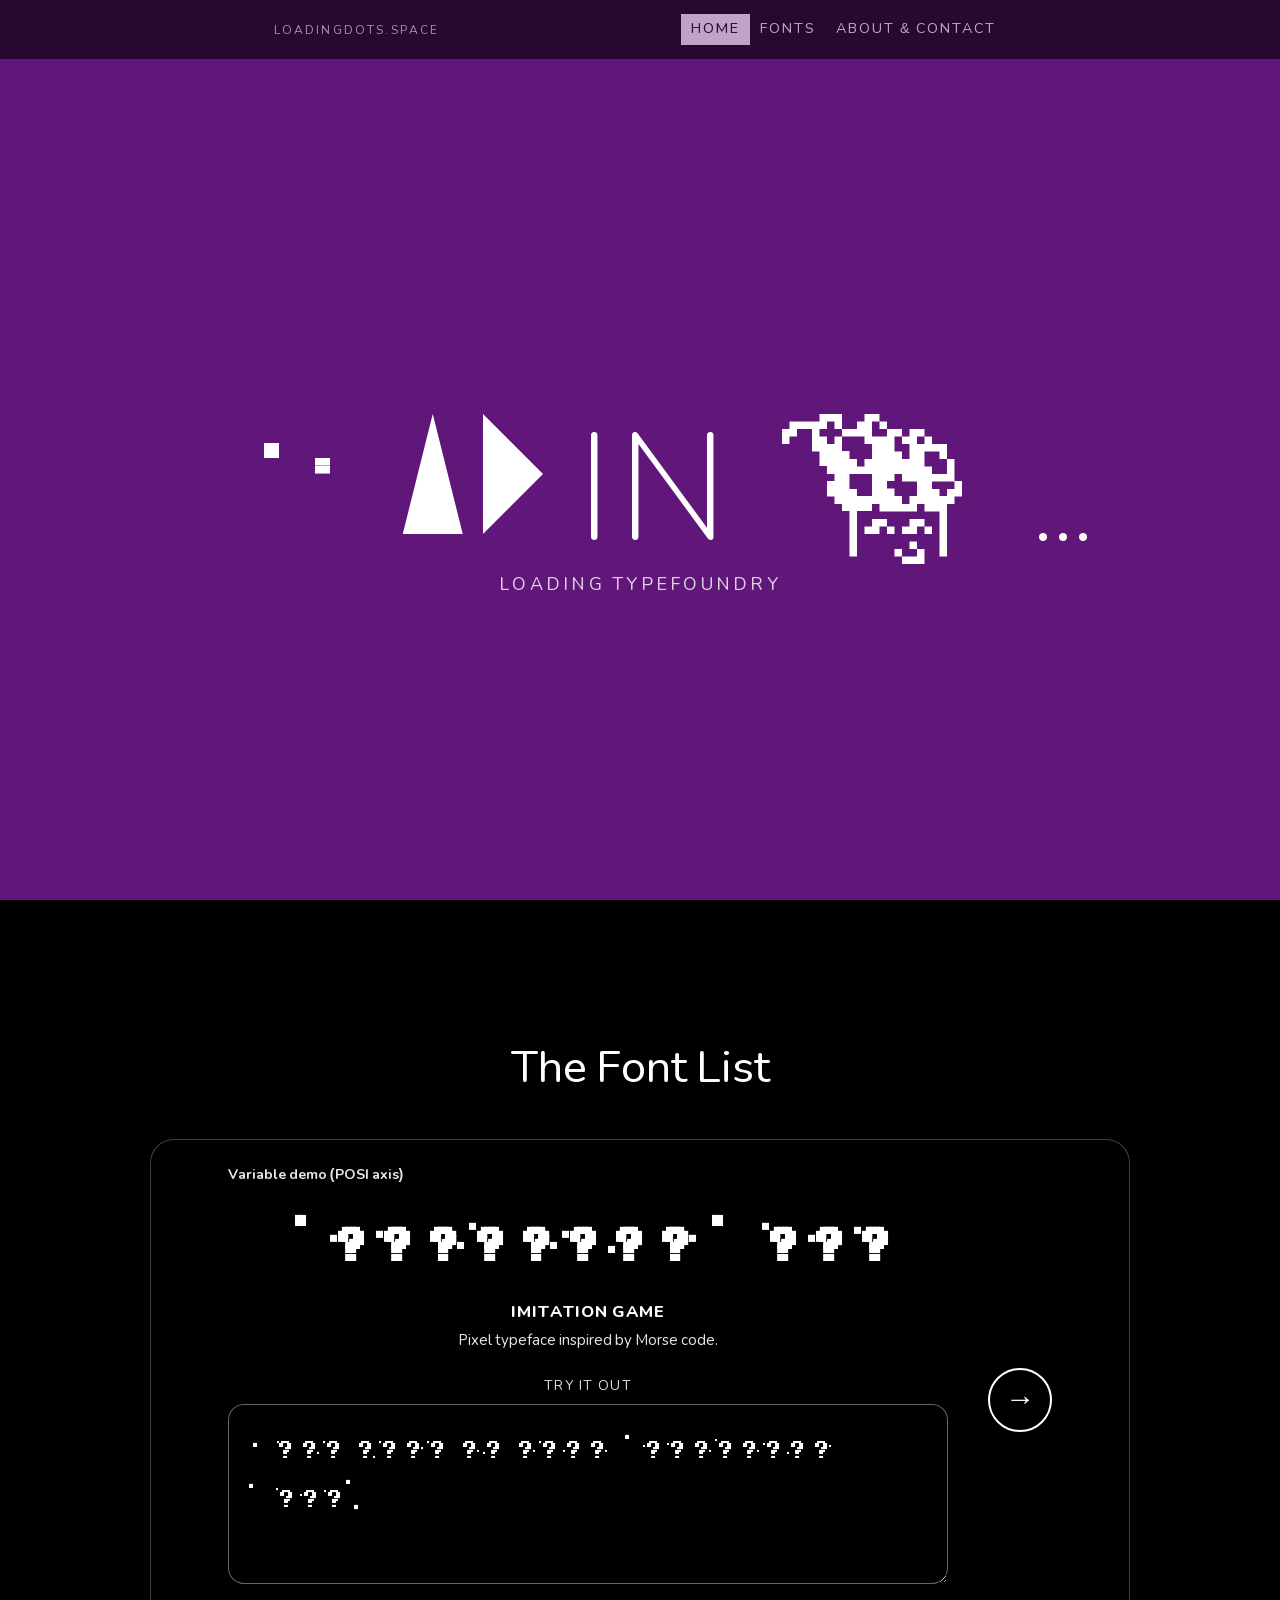
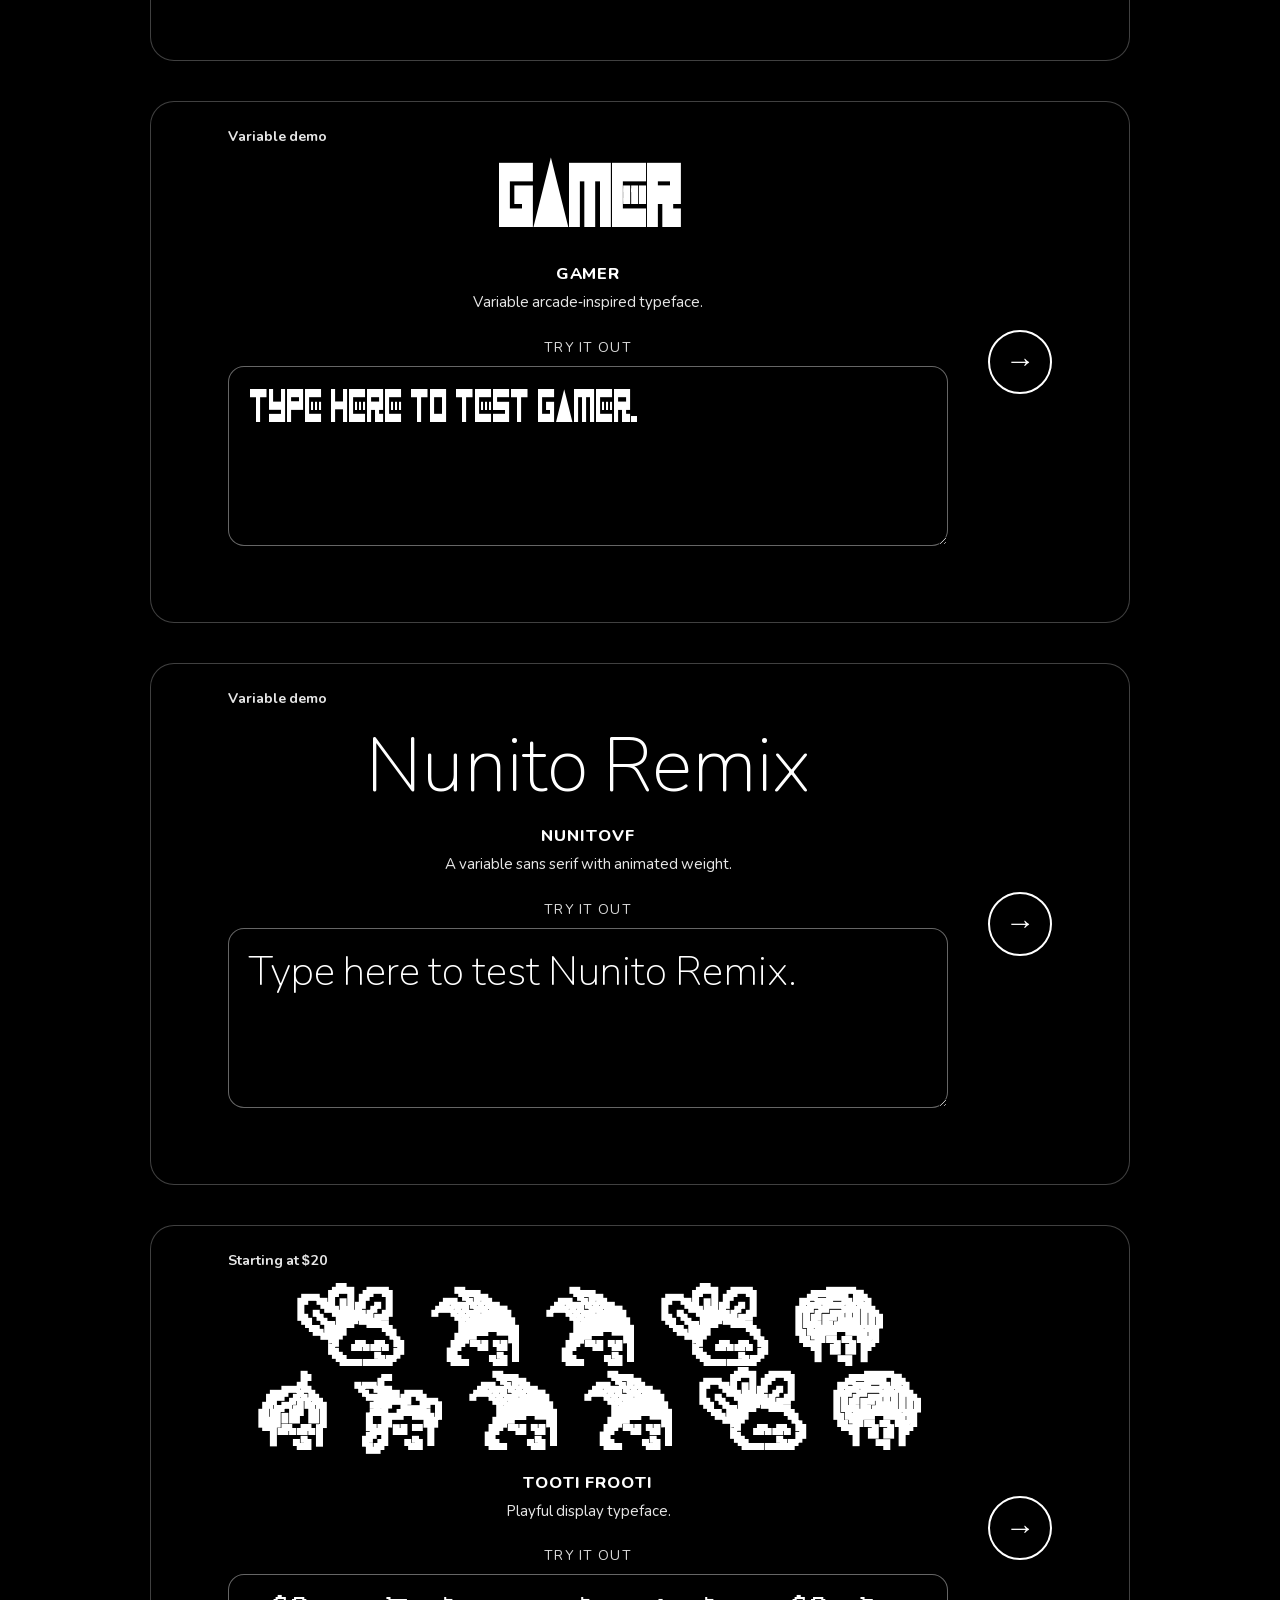
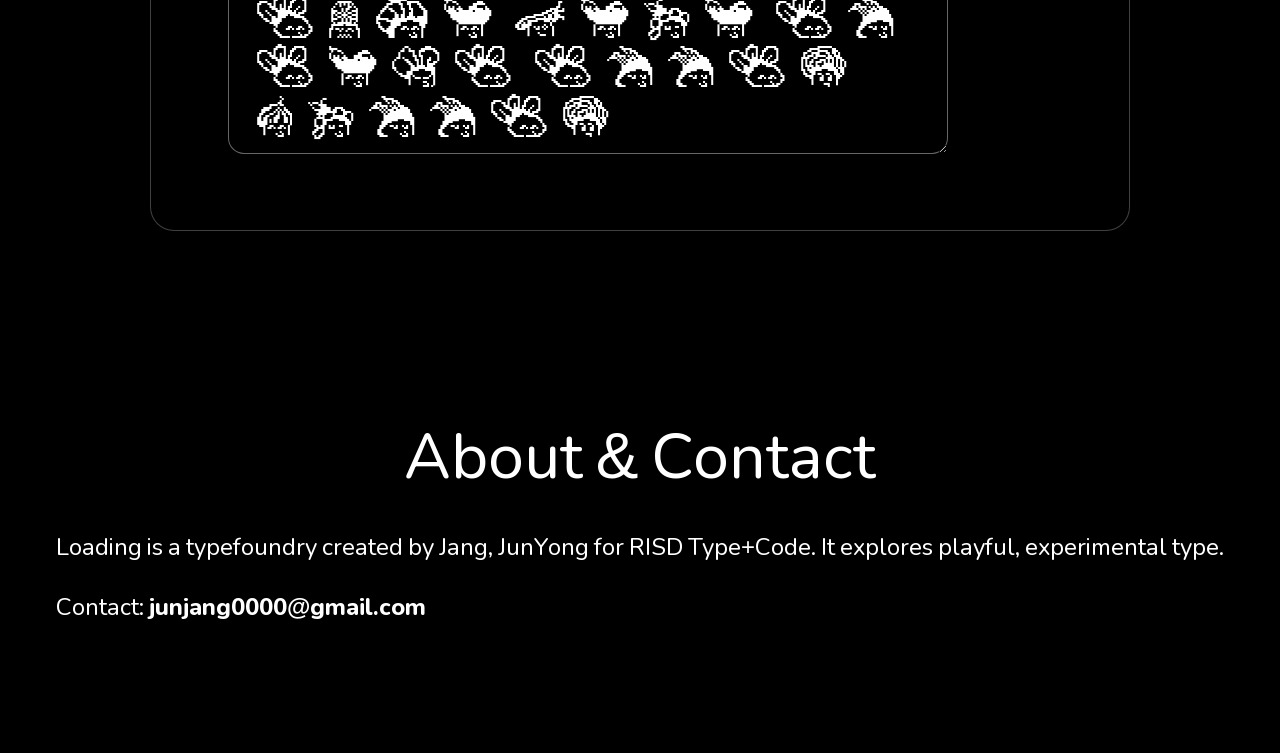
==== commit 96779494: "Update index.html" ====
--- a/index.html
+++ b/index.html
@@ -22,14 +22,14 @@
     @font-face {
       font-family: "Gamer";
       src: url("./Tabs/Gamer/Gamer.ttf") format("truetype");
-      font-weight: 0 100; 
+      font-weight: 0 100;
       font-style: normal;
     }
 
     @font-face {
       font-family: "ImitationGame";
       src: url("./Tabs/ImitationGame/Imitation.ttf") format("truetype");
-      font-weight: 400; 
+      font-weight: 400;
       font-style: normal;
     }
 
@@ -65,6 +65,7 @@
       display: none;
     }
 
+    /* WEBGL CANVAS */
     #glcanvas {
       position: fixed;
       top: 0;
@@ -75,6 +76,8 @@
       display: block;
       pointer-events: none;
       opacity: 1;
+      /* uncomment this if you want it slightly blurred */
+      /* filter: blur(6px); */
     }
 
     .top {
@@ -204,10 +207,13 @@
     }
 
     @keyframes dotPulse {
-      0%, 60%, 100% {
+      0%,
+      60%,
+      100% {
         opacity: 0.2;
         transform: translateY(0);
       }
+
       30% {
         opacity: 1;
         transform: translateY(-0.18em);
@@ -215,12 +221,15 @@
     }
 
     @keyframes bounceG {
-      0%, 100% {
+      0%,
+      100% {
         transform: translateY(0);
       }
+
       40% {
         transform: translateY(-0.18em) rotate(-3deg);
       }
+
       70% {
         transform: translateY(0.08em) rotate(2deg);
       }
@@ -370,8 +379,13 @@
     }
 
     @keyframes nunitoWeight {
-      0% { font-variation-settings: "wght" 200; }
-      100% { font-variation-settings: "wght" 900; }
+      0% {
+        font-variation-settings: "wght" 200;
+      }
+
+      100% {
+        font-variation-settings: "wght" 900;
+      }
     }
 
     .variable-gamer {
@@ -382,8 +396,13 @@
     }
 
     @keyframes gamerWeight {
-      0% { font-variation-settings: "VEAL" 0; }
-      100% { font-variation-settings: "VEAL" 100; }
+      0% {
+        font-variation-settings: "VEAL" 0;
+      }
+
+      100% {
+        font-variation-settings: "VEAL" 100;
+      }
     }
 
     .variable-imitation {
@@ -393,8 +412,13 @@
     }
 
     @keyframes imitationPosi {
-      0% { font-variation-settings: "POSI" 0; }
-      100% { font-variation-settings: "POSI" 100; }
+      0% {
+        font-variation-settings: "POSI" 0;
+      }
+
+      100% {
+        font-variation-settings: "POSI" 100;
+      }
     }
   </style>
 </head>
@@ -429,7 +453,7 @@
     <div class="hero-subtitle">Loading Typefoundry</div>
   </header>
 
-  <!-- FONTS SECTION (UPDATED ID) -->
+  <!-- FONTS SECTION -->
   <div class="container padding-64 xxlarge" id="fonts" style="background-color:transparent; color:#ffffff;">
     <div class="content">
       <h1 class="font-list-title">The Font List</h1>
@@ -504,10 +528,7 @@
 
               <div class="font-tester-wrapper">
                 <div class="font-tester-label">Try it out</div>
-                <textarea 
-                  class="font-tester tootifrooti-tester"
-                  style="font-family: 'TootiFrooti'; text-transform:uppercase;"
-                >TYPE HERE TO TEST TOOTI FROOTI.</textarea>
+                <textarea class="font-tester tootifrooti-tester" style="font-family: 'TootiFrooti'; text-transform:uppercase;">TYPE HERE TO TEST TOOTI FROOTI.</textarea>
               </div>
             </div>
 
@@ -534,6 +555,7 @@
     </div>
   </div>
 
+  <!-- NAV / INPUT LOGIC -->
   <script>
     // Highlight active navbar link
     const navLinks = document.querySelectorAll('#myNavbar .nav-link');
@@ -564,5 +586,56 @@
     });
   </script>
 
+  <!-- WEBGL BACKGROUND -->
+  <script>
+    function initWebGLBackground() {
+      const canvas = document.getElementById('glcanvas');
+      if (!canvas) return;
+
+      const gl = canvas.getContext('webgl') || canvas.getContext('experimental-webgl');
+      if (!gl) {
+        console.warn('WebGL not supported');
+        return;
+      }
+
+      function resize() {
+        const displayWidth = canvas.clientWidth;
+        const displayHeight = canvas.clientHeight;
+
+        if (canvas.width !== displayWidth || canvas.height !== displayHeight) {
+          canvas.width = displayWidth;
+          canvas.height = displayHeight;
+        }
+
+        gl.viewport(0, 0, gl.drawingBufferWidth, gl.drawingBufferHeight);
+      }
+
+      window.addEventListener('resize', resize);
+      resize();
+
+      const start = performance.now();
+
+      function render(now) {
+        resize();
+        const t = (now - start) * 0.001;
+
+        // simple animated clear color
+        const r = (Math.sin(t) + 1) * 0.25;
+        const g = (Math.sin(t * 0.7 + 2) + 1) * 0.25;
+        const b = (Math.sin(t * 1.3 + 4) + 1) * 0.25;
+
+        gl.clearColor(r, g, b, 1.0);
+        gl.clear(gl.COLOR_BUFFER_BIT);
+
+        requestAnimationFrame(render);
+      }
+
+      requestAnimationFrame(render);
+    }
+
+    window.addEventListener('load', initWebGLBackground);
+  </script>
+
 </body>
+
 </html>
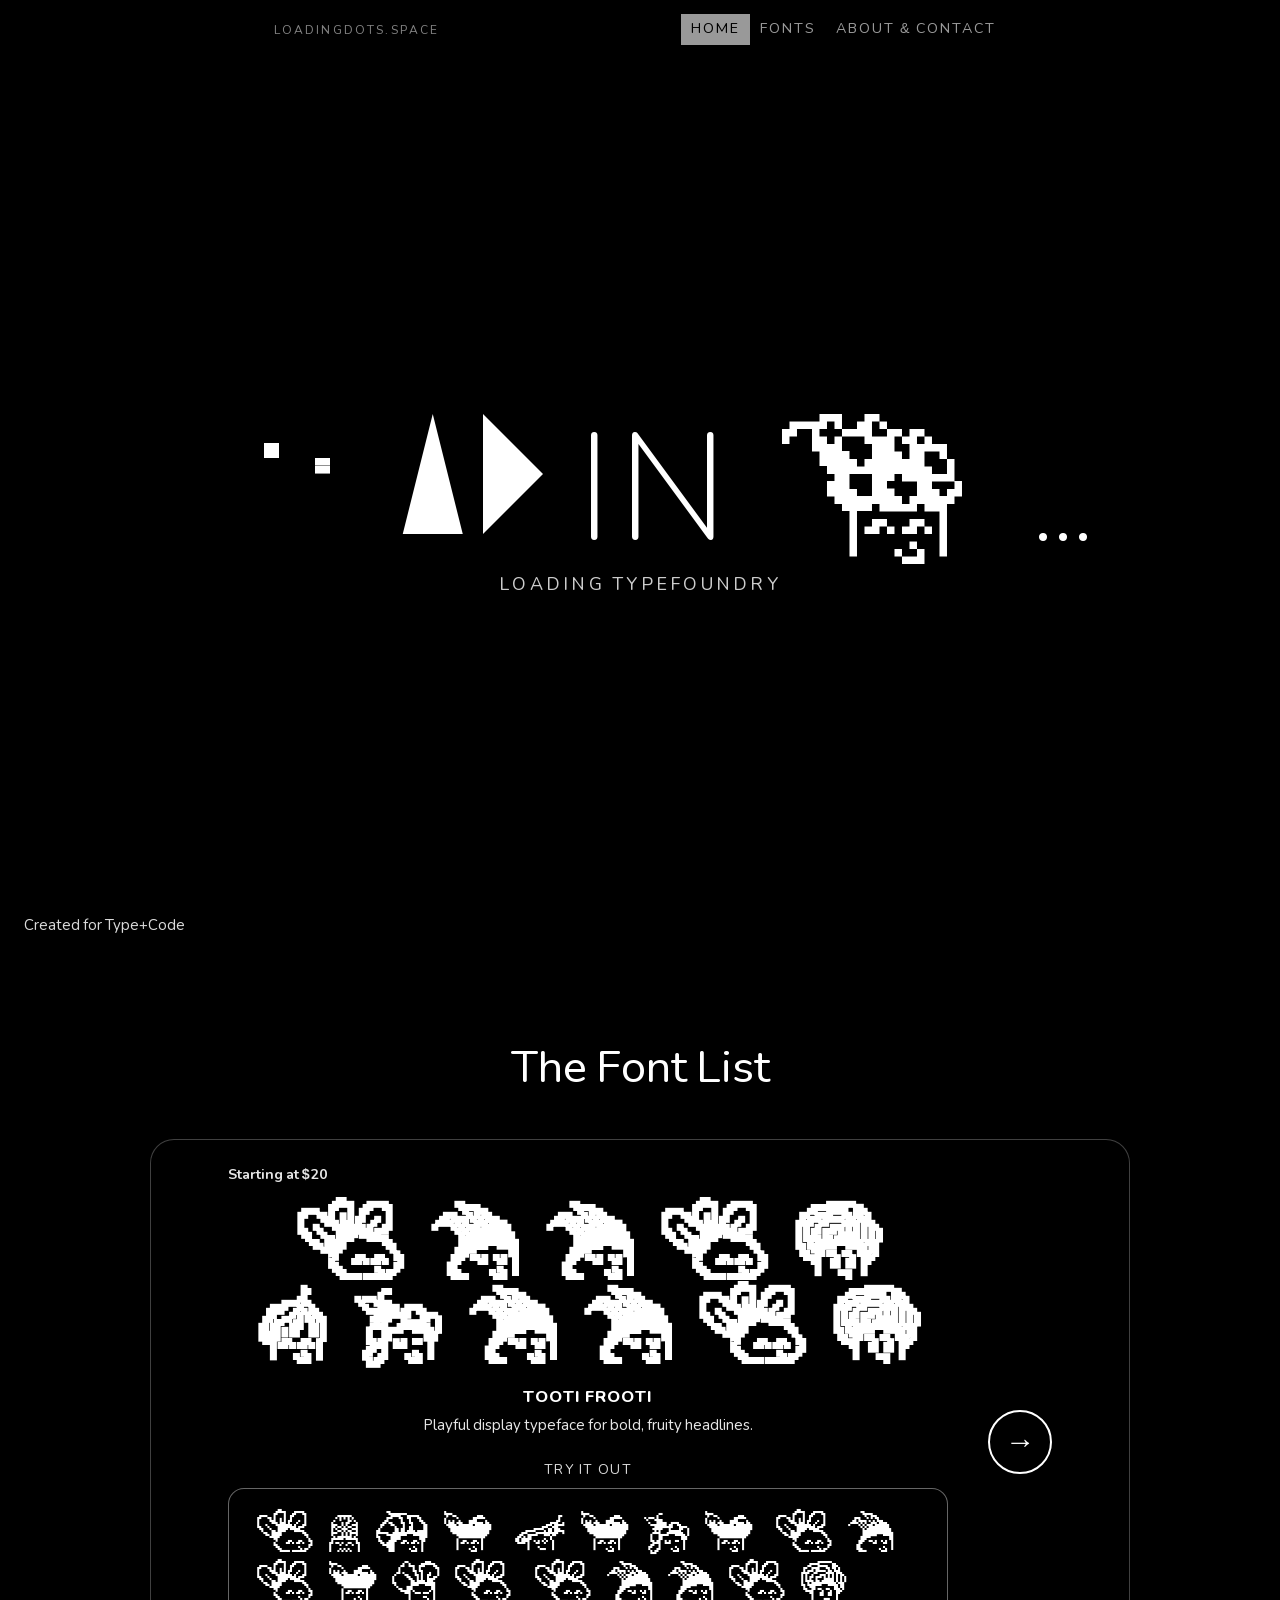
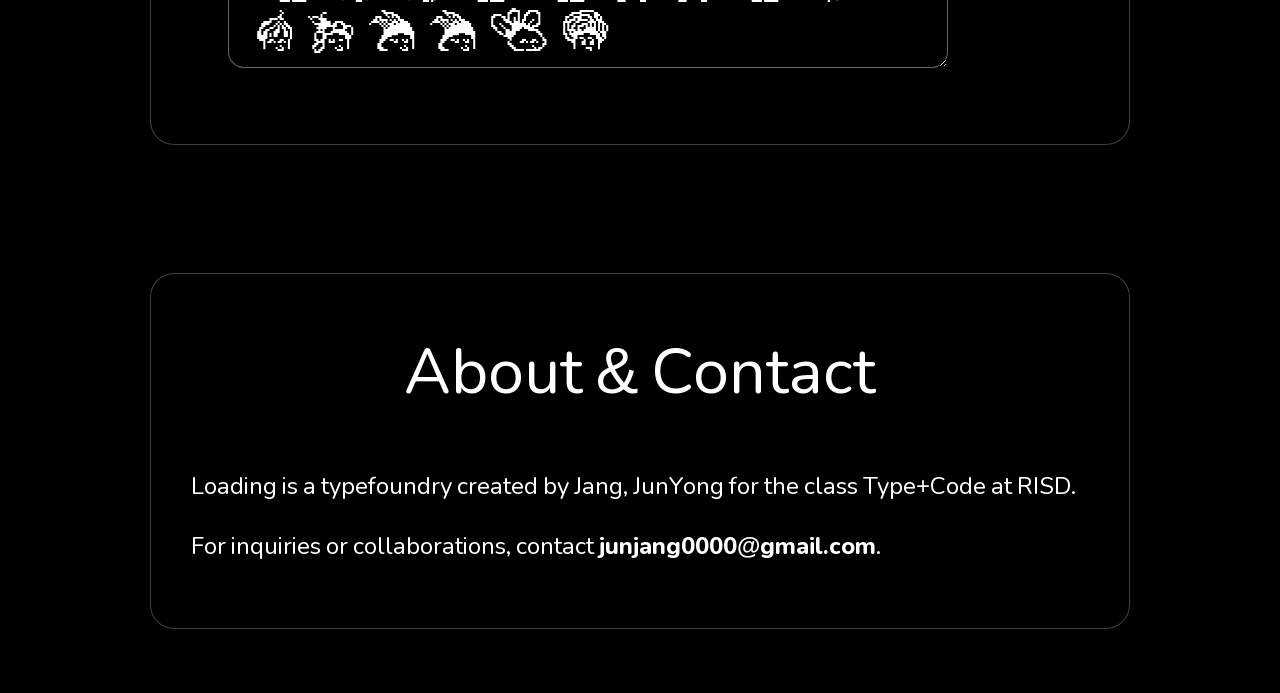
==== commit 7461a220: "Update index.html" ====
--- a/index.html
+++ b/index.html
@@ -6,7 +6,6 @@
   <meta charset="UTF-8">
   <meta name="viewport" content="width=device-width, initial-scale=1">
 
-  <!-- Canonical URL for your site -->
   <link rel="stylesheet" href="css/style.css">
 
   <style>
@@ -18,7 +17,7 @@
       font-style: normal;
     }
 
-    /* Sample font faces for each typeface */
+    /* Sample font faces */
     @font-face {
       font-family: "Gamer";
       src: url("./Tabs/Gamer/Gamer.ttf") format("truetype");
@@ -33,9 +32,10 @@
       font-style: normal;
     }
 
+    /* FIXED NAME — final version */
     @font-face {
       font-family: "TootiFrooti";
-      src: url("./Tabs/TootiFrooti/TootiFrooti.otf") format("opentype");
+      src: url("./Tabs/TootiFrooti/TootiFrooti-Regular.otf") format("opentype");
       font-weight: 400;
       font-style: normal;
     }
@@ -65,7 +65,6 @@
       display: none;
     }
 
-    /* WEBGL CANVAS */
     #glcanvas {
       position: fixed;
       top: 0;
@@ -75,9 +74,6 @@
       z-index: 0;
       display: block;
       pointer-events: none;
-      opacity: 1;
-      /* uncomment this if you want it slightly blurred */
-      /* filter: blur(6px); */
     }
 
     .top {
@@ -149,6 +145,14 @@
       z-index: 1;
     }
 
+    .hero-tagline {
+      position: absolute;
+      bottom: 24px;
+      left: 24px;
+      font-size: 1rem;
+      opacity: 0.85;
+    }
+
     .hero-loading {
       display: inline-flex;
       align-items: flex-end;
@@ -178,6 +182,7 @@
       letter-spacing: 0.04em;
     }
 
+    /* FIXED Tootifrooti styling */
     .load-tooti {
       font-family: "TootiFrooti", cursive;
       letter-spacing: 0.1em;
@@ -198,41 +203,18 @@
       animation: dotPulse 1.2s infinite ease-in-out;
     }
 
-    .load-dots span:nth-child(2) {
-      animation-delay: 0.15s;
-    }
-
-    .load-dots span:nth-child(3) {
-      animation-delay: 0.3s;
-    }
+    .load-dots span:nth-child(2) { animation-delay: 0.15s; }
+    .load-dots span:nth-child(3) { animation-delay: 0.3s; }
 
     @keyframes dotPulse {
-      0%,
-      60%,
-      100% {
-        opacity: 0.2;
-        transform: translateY(0);
-      }
-
-      30% {
-        opacity: 1;
-        transform: translateY(-0.18em);
-      }
+      0%, 60%, 100% { opacity: 0.2; transform: translateY(0); }
+      30% { opacity: 1; transform: translateY(-0.18em); }
     }
 
     @keyframes bounceG {
-      0%,
-      100% {
-        transform: translateY(0);
-      }
-
-      40% {
-        transform: translateY(-0.18em) rotate(-3deg);
-      }
-
-      70% {
-        transform: translateY(0.08em) rotate(2deg);
-      }
+      0%, 100% { transform: translateY(0); }
+      40% { transform: translateY(-0.18em) rotate(-3deg); }
+      70% { transform: translateY(0.08em) rotate(2deg); }
     }
 
     .hero-subtitle {
@@ -249,7 +231,6 @@
       text-align: center;
       font-size: 3rem;
       margin-bottom: 2.5rem;
-      color: #ffffff;
     }
 
     .font-list {
@@ -350,6 +331,12 @@
       color: rgba(255, 255, 255, 0.55);
     }
 
+    /* FIXED — global Tooti tester style */
+    .tootifrooti-tester {
+      font-family: "TootiFrooti", cursive;
+      text-transform: uppercase;
+    }
+
     .font-card-arrow {
       text-decoration: none;
       display: flex;
@@ -371,7 +358,6 @@
       color: #000000;
     }
 
-    /* VARIABLE ANIMATIONS */
     .variable-nunito {
       font-family: "NunitoVF", sans-serif;
       font-variation-settings: "wght" 200;
@@ -379,13 +365,8 @@
     }
 
     @keyframes nunitoWeight {
-      0% {
-        font-variation-settings: "wght" 200;
-      }
-
-      100% {
-        font-variation-settings: "wght" 900;
-      }
+      0% { font-variation-settings: "wght" 200; }
+      100% { font-variation-settings: "wght" 900; }
     }
 
     .variable-gamer {
@@ -396,13 +377,8 @@
     }
 
     @keyframes gamerWeight {
-      0% {
-        font-variation-settings: "VEAL" 0;
-      }
-
-      100% {
-        font-variation-settings: "VEAL" 100;
-      }
+      0% { font-variation-settings: "VEAL" 0; }
+      100% { font-variation-settings: "VEAL" 100; }
     }
 
     .variable-imitation {
@@ -412,12 +388,19 @@
     }
 
     @keyframes imitationPosi {
-      0% {
-        font-variation-settings: "POSI" 0;
+      0% { font-variation-settings: "POSI" 0; }
+      100% { font-variation-settings: "POSI" 100; }
+    }
+
+    @media (max-width: 768px) {
+      .font-card {
+        padding: 40px 6vw 50px;
       }
-
-      100% {
-        font-variation-settings: "POSI" 100;
+      .font-card-inner {
+        flex-direction: column;
+      }
+      .font-card-arrow {
+        margin-top: 24px;
       }
     }
   </style>
@@ -425,24 +408,26 @@
 
 <body>
 
-  <!-- WebGL -->
   <canvas id="glcanvas"></canvas>
+
+  <!-- SHADERS OMITTED FOR SPACE (unchanged) -->
 
   <!-- NAVBAR -->
   <div class="top hide-small">
     <div class="bar xlarge black opacity hover-opacity-off" id="myNavbar">
       <a href="https://loadingdots.space" class="brand-link">loadingdots.space</a>
-
       <div>
         <a href="#home" class="bar-item button nav-link active-link">HOME</a>
         <a href="#fonts" class="bar-item button nav-link">FONTS</a>
-        <a href="#about-contact" class="bar-item button nav-link">ABOUT & CONTACT</a>
+        <a href="#about-contact" class="bar-item button nav-link">ABOUT &amp; CONTACT</a>
       </div>
     </div>
   </div>
 
-  <!-- HERO -->
+  <!-- HEADER -->
   <header class="hero-header" id="home">
+    <div class="hero-tagline">Created for Type+Code</div>
+
     <div class="hero-loading">
       <span class="load-letter load-imitation variable-imitation">LO</span>
       <span class="load-letter load-gamer variable-gamer">AD</span>
@@ -450,85 +435,36 @@
       <span class="load-letter load-tooti">G</span>
       <span class="load-dots"><span>.</span><span>.</span><span>.</span></span>
     </div>
+
     <div class="hero-subtitle">Loading Typefoundry</div>
   </header>
 
   <!-- FONTS SECTION -->
-  <div class="container padding-64 xxlarge" id="fonts" style="background-color:transparent; color:#ffffff;">
+  <div class="container padding-64 xxlarge" id="menu" style="background-color:transparent; color:#ffffff;">
     <div class="content">
       <h1 class="font-list-title">The Font List</h1>
 
       <div class="font-list">
 
-        <!-- Imitation Game card -->
-        <section class="font-card">
-          <div class="font-card-meta">Variable demo (POSI axis)</div>
+        <!-- TOOTI FROOTI -->
+        <section class="font-card font-card--accent">
+          <div class="font-card-meta">Starting at $20</div>
           <div class="font-card-inner">
+
             <div class="font-card-main">
-              <div class="font-sample variable-imitation">Imitation Game</div>
-              <div class="font-info-name">Imitation Game</div>
-              <div class="font-info-desc">Pixel typeface inspired by Morse code.</div>
+              <div class="font-sample" style="font-family:'TootiFrooti', cursive; text-transform:uppercase;">
+                TOOTI FROOTI
+              </div>
+
+              <div class="font-info-name">TOOTI FROOTI</div>
+              <div class="font-info-desc">Playful display typeface for bold, fruity headlines.</div>
 
               <div class="font-tester-wrapper">
                 <div class="font-tester-label">Try it out</div>
-                <textarea class="font-tester variable-imitation">Type here to test Imitation Game.</textarea>
-              </div>
-            </div>
-
-            <a href="Tabs/ImitationGame/index.html" class="font-card-arrow">→</a>
-          </div>
-        </section>
-
-        <!-- GAMER card -->
-        <section class="font-card">
-          <div class="font-card-meta">Variable demo</div>
-          <div class="font-card-inner">
-            <div class="font-card-main">
-              <div class="font-sample variable-gamer">GAMER</div>
-              <div class="font-info-name">GAMER</div>
-              <div class="font-info-desc">Variable arcade-inspired typeface.</div>
-
-              <div class="font-tester-wrapper">
-                <div class="font-tester-label">Try it out</div>
-                <textarea class="font-tester gamer-tester variable-gamer">TYPE HERE TO TEST GAMER.</textarea>
-              </div>
-            </div>
-
-            <a href="Tabs/Gamer/index.html" class="font-card-arrow">→</a>
-          </div>
-        </section>
-
-        <!-- Nunito card -->
-        <section class="font-card">
-          <div class="font-card-meta">Variable demo</div>
-          <div class="font-card-inner">
-            <div class="font-card-main">
-              <div class="font-sample variable-nunito">Nunito Remix</div>
-              <div class="font-info-name">NunitoVF</div>
-              <div class="font-info-desc">A variable sans serif with animated weight.</div>
-
-              <div class="font-tester-wrapper">
-                <div class="font-tester-label">Try it out</div>
-                <textarea class="font-tester variable-nunito">Type here to test Nunito Remix.</textarea>
-              </div>
-            </div>
-
-            <a href="Tabs/Nunito/index.html" class="font-card-arrow">→</a>
-          </div>
-        </section>
-
-        <!-- TootiFrooti -->
-        <section class="font-card">
-          <div class="font-card-meta">Starting at $20</div>
-          <div class="font-card-inner">
-            <div class="font-card-main">
-              <div class="font-sample" style="font-family: 'TootiFrooti';">TOOTI FROOTI</div>
-              <div class="font-info-name">Tooti Frooti</div>
-              <div class="font-info-desc">Playful display typeface.</div>
-
-              <div class="font-tester-wrapper">
-                <div class="font-tester-label">Try it out</div>
-                <textarea class="font-tester tootifrooti-tester" style="font-family: 'TootiFrooti'; text-transform:uppercase;">TYPE HERE TO TEST TOOTI FROOTI.</textarea>
+
+                <textarea
+                  class="font-tester tootifrooti-tester"
+                  placeholder="TYPE HERE TO TEST TOOTI FROOTI.">TYPE HERE TO TEST TOOTI FROOTI.</textarea>
               </div>
             </div>
 
@@ -540,24 +476,22 @@
     </div>
   </div>
 
-  <!-- ABOUT -->
+  <!-- ABOUT + CONTACT -->
   <div class="container padding-64 xlarge" id="about-contact" style="background-color:transparent; color:white;">
-    <div style="background:rgba(0,0,0,0.45); border-radius:24px; padding:40px;">
-      <h1 class="center jumbo">About & Contact</h1>
+    <div class="content" style="background:rgba(0,0,0,0.45); border-radius:24px; padding:40px; backdrop-filter:blur(16px); border:1px solid rgba(255,255,255,0.25);">
+      <h1 class="center jumbo" style="margin-bottom:48px">About &amp; Contact</h1>
+
+      <p class="xlarge" style="margin-bottom:24px;">
+        Loading is a typefoundry created by Jang, JunYong for the class Type+Code at RISD.
+      </p>
+
       <p class="xlarge">
-        Loading is a typefoundry created by Jang, JunYong for RISD Type+Code.
-        It explores playful, experimental type.
-      </p>
-
-      <p class="xlarge">
-        Contact: <strong>junjang0000@gmail.com</strong>
+        For inquiries or collaborations, contact <strong>junjang0000@gmail.com</strong>.
       </p>
     </div>
   </div>
 
-  <!-- NAV / INPUT LOGIC -->
   <script>
-    // Highlight active navbar link
     const navLinks = document.querySelectorAll('#myNavbar .nav-link');
     navLinks.forEach(link => {
       link.addEventListener('click', function () {
@@ -566,7 +500,6 @@
       });
     });
 
-    // Uppercase filtering for Gamer & TootiFrooti
     document.addEventListener("DOMContentLoaded", function () {
       const gamerBox = document.querySelector(".gamer-tester");
       if (gamerBox) {
@@ -586,56 +519,5 @@
     });
   </script>
 
-  <!-- WEBGL BACKGROUND -->
-  <script>
-    function initWebGLBackground() {
-      const canvas = document.getElementById('glcanvas');
-      if (!canvas) return;
-
-      const gl = canvas.getContext('webgl') || canvas.getContext('experimental-webgl');
-      if (!gl) {
-        console.warn('WebGL not supported');
-        return;
-      }
-
-      function resize() {
-        const displayWidth = canvas.clientWidth;
-        const displayHeight = canvas.clientHeight;
-
-        if (canvas.width !== displayWidth || canvas.height !== displayHeight) {
-          canvas.width = displayWidth;
-          canvas.height = displayHeight;
-        }
-
-        gl.viewport(0, 0, gl.drawingBufferWidth, gl.drawingBufferHeight);
-      }
-
-      window.addEventListener('resize', resize);
-      resize();
-
-      const start = performance.now();
-
-      function render(now) {
-        resize();
-        const t = (now - start) * 0.001;
-
-        // simple animated clear color
-        const r = (Math.sin(t) + 1) * 0.25;
-        const g = (Math.sin(t * 0.7 + 2) + 1) * 0.25;
-        const b = (Math.sin(t * 1.3 + 4) + 1) * 0.25;
-
-        gl.clearColor(r, g, b, 1.0);
-        gl.clear(gl.COLOR_BUFFER_BIT);
-
-        requestAnimationFrame(render);
-      }
-
-      requestAnimationFrame(render);
-    }
-
-    window.addEventListener('load', initWebGLBackground);
-  </script>
-
 </body>
-
 </html>
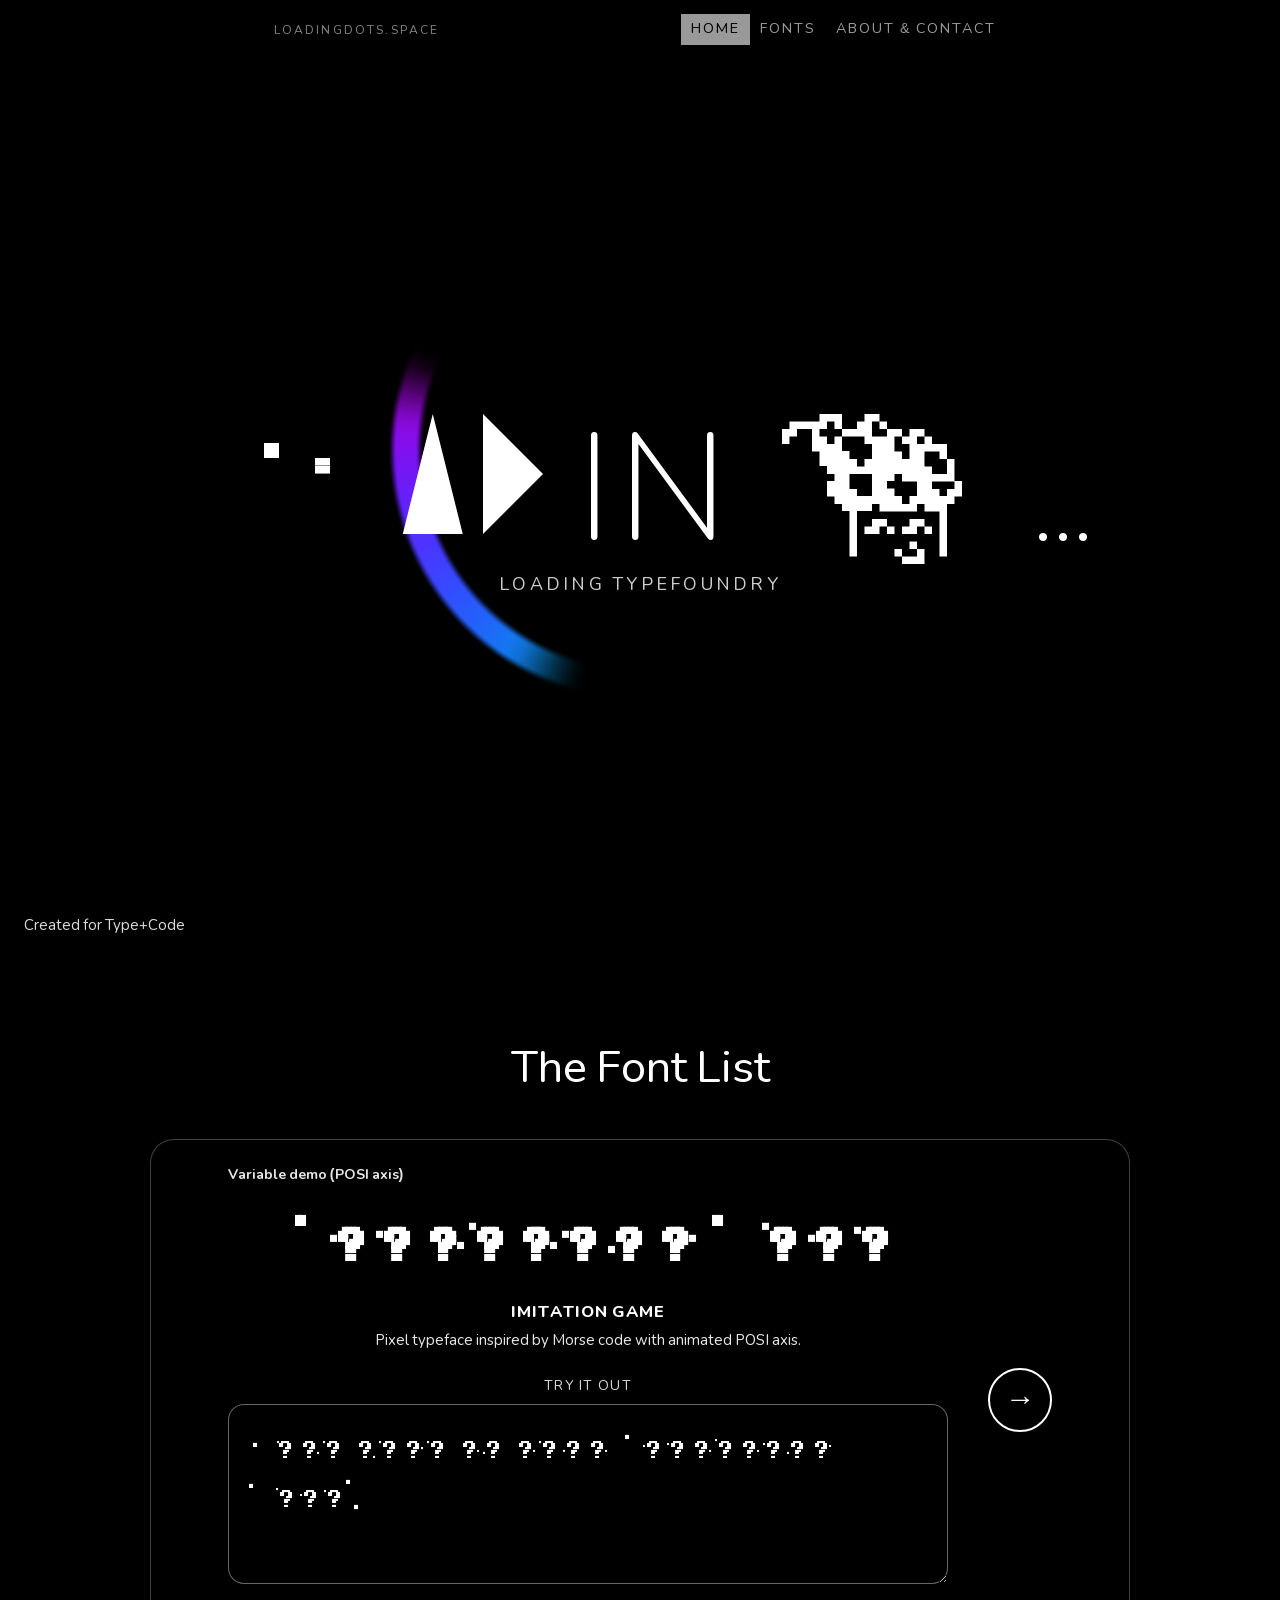
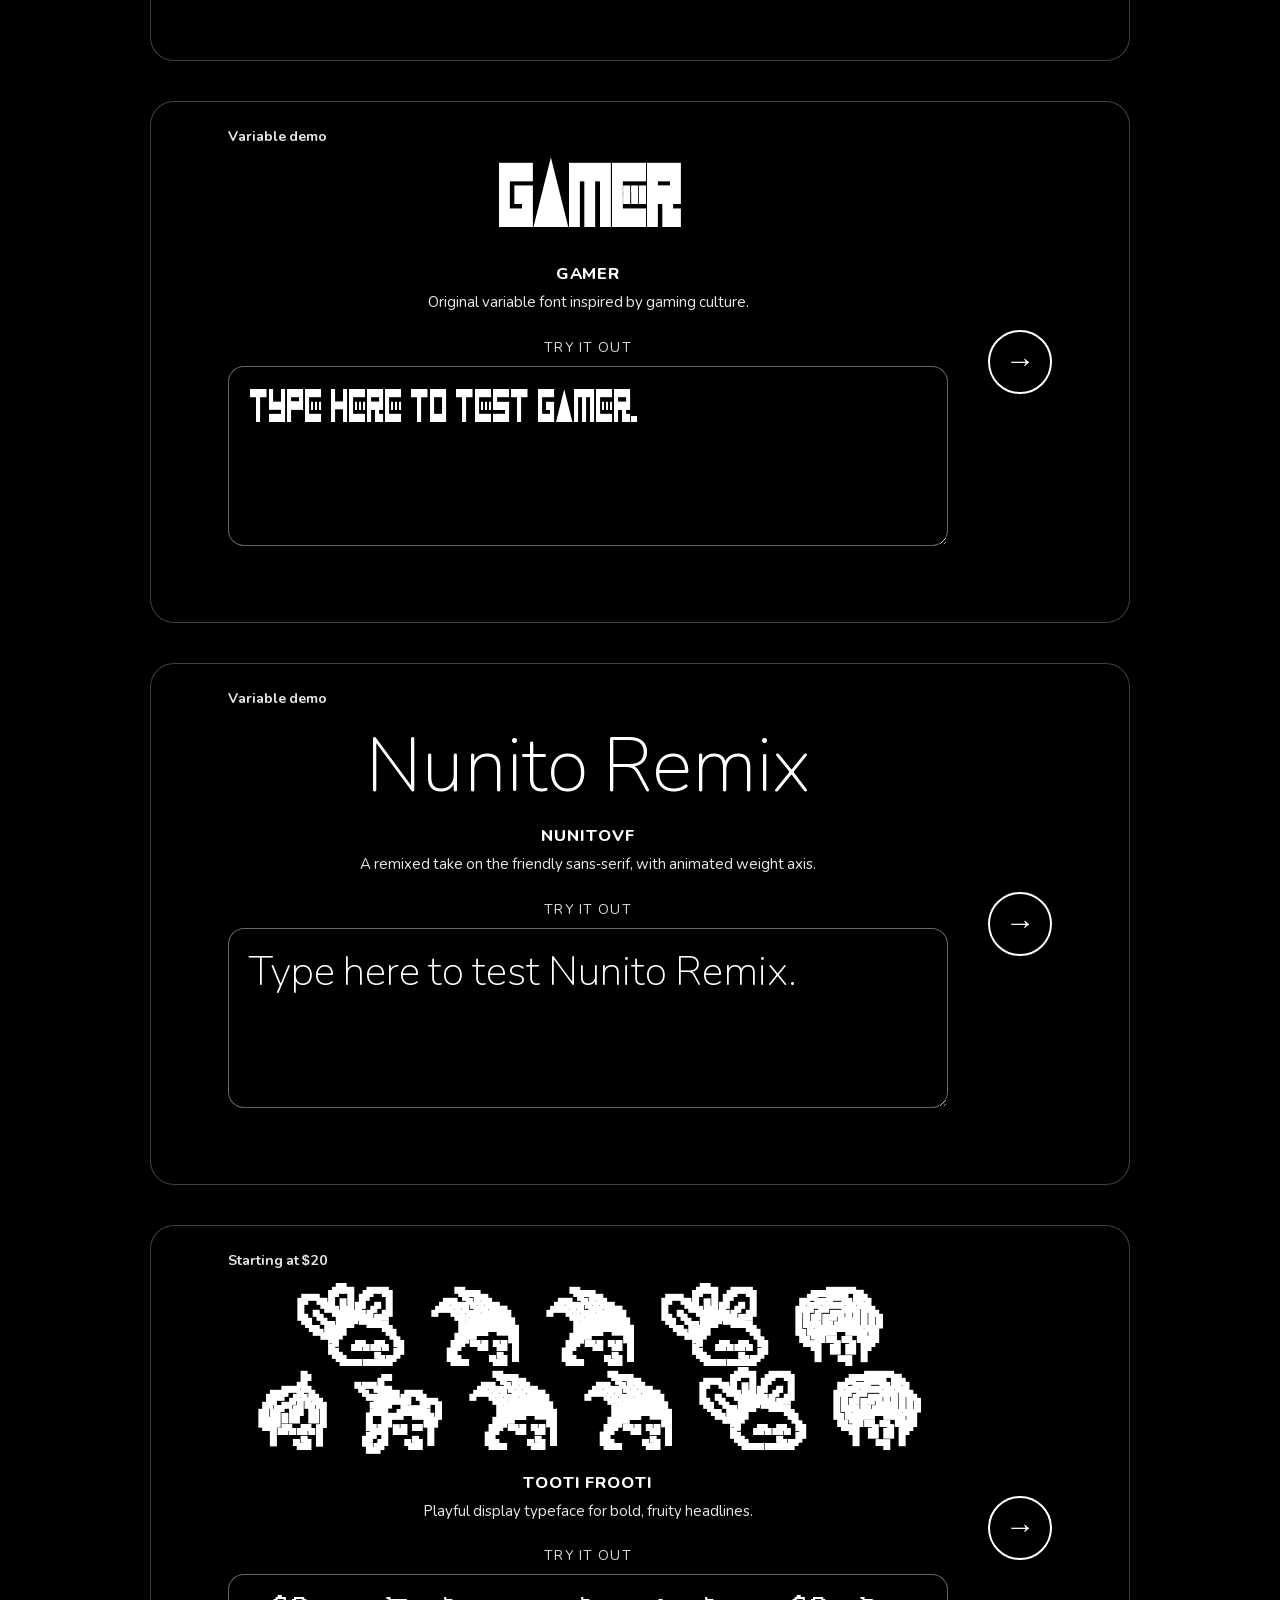
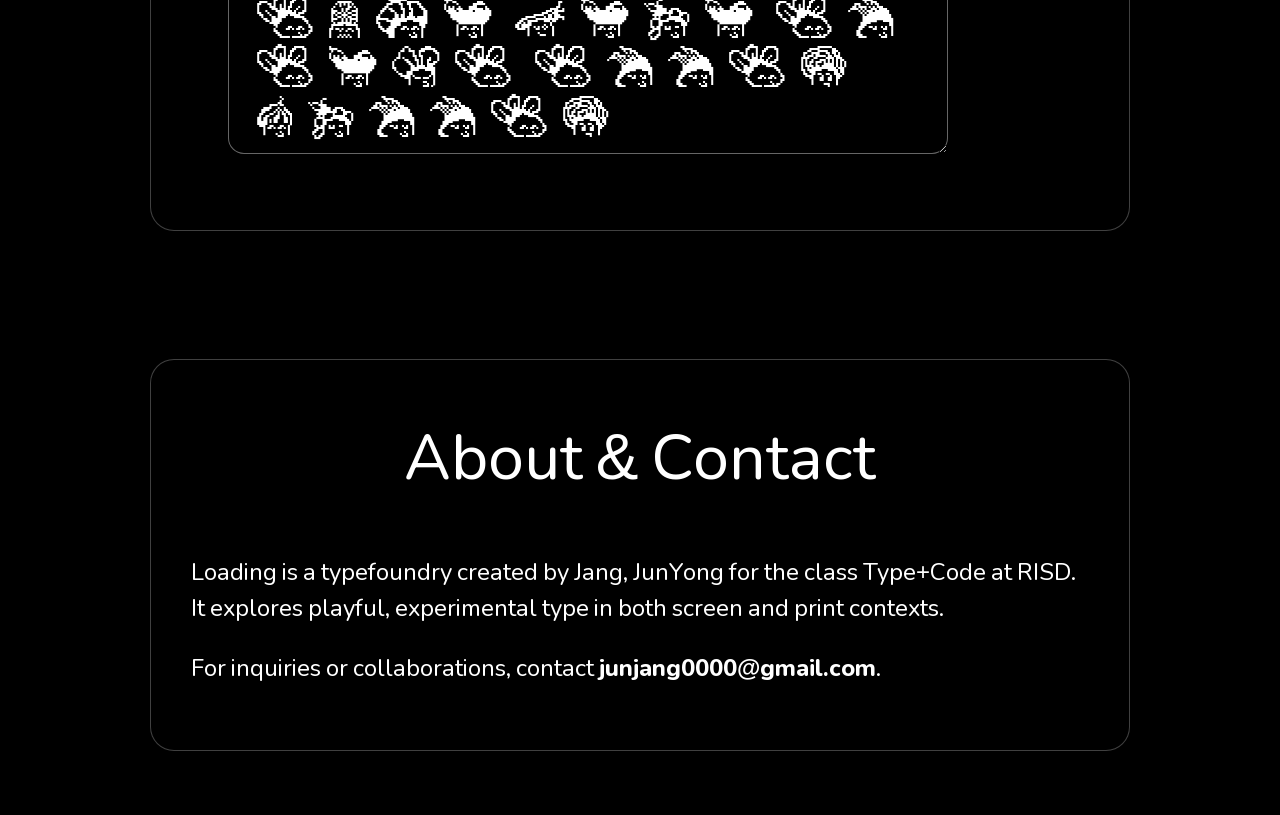
==== commit 9b3778ad: "Update index.html" ====
--- a/index.html
+++ b/index.html
@@ -17,40 +17,42 @@
       font-style: normal;
     }
 
-    /* Sample font faces */
+    /* Sample font faces for each typeface */
     @font-face {
       font-family: "Gamer";
       src: url("./Tabs/Gamer/Gamer.ttf") format("truetype");
-      font-weight: 0 100;
+      font-weight: 0 100; /* variable axis is 'VEAL', we'll animate that */
       font-style: normal;
     }
 
     @font-face {
       font-family: "ImitationGame";
+      /* IMPORTANT: make sure this filename matches exactly */
       src: url("./Tabs/ImitationGame/Imitation.ttf") format("truetype");
-      font-weight: 400;
+      font-weight: 400; /* POSI is not a weight axis, so keep normal weight */
       font-style: normal;
     }
 
-    /* FIXED NAME — final version */
-    @font-face {
-      font-family: "TootiFrooti";
-      src: url("./Tabs/TootiFrooti/TootiFrooti-Regular.otf") format("opentype");
-      font-weight: 400;
-      font-style: normal;
-    }
+   @font-face {
+  font-family: "TootiFrooti";
+  src: url("./Tabs/TootiFrooti/TootiFrooti-Regular.otf") format("opentype");
+  font-weight: 400;
+  font-style: normal;
+}
+
 
     body,
     html {
       height: 100%;
       margin: 0;
-      background-color: #000;
+      background-color: #000; /* fallback behind canvas */
     }
 
     body {
-      padding-top: 60px;
-    }
-
+      padding-top: 60px; /* space for navbar */
+    }
+
+    /* Apply Nunito everywhere */
     body,
     h1,
     h2,
@@ -65,17 +67,20 @@
       display: none;
     }
 
+    /* WebGL background canvas */
     #glcanvas {
       position: fixed;
       top: 0;
       left: 0;
       width: 100vw;
       height: 100vh;
-      z-index: 0;
+      z-index: 0;          /* ABOVE body background, BELOW all content */
       display: block;
       pointer-events: none;
-    }
-
+      opacity: 1;
+    }
+
+    /* Navbar always on top */
     .top {
       position: fixed;
       top: 0;
@@ -84,9 +89,10 @@
       z-index: 10;
     }
 
+    /* Glassy nav bar */
     .bar {
       display: flex;
-      justify-content: space-between;
+      justify-content: space-between; /* brand on left, nav on right */
       align-items: center;
       gap: 24px;
       padding: 14px 32px;
@@ -95,6 +101,7 @@
       -webkit-backdrop-filter: blur(14px);
     }
 
+    /* Brand link with your URL */
     .brand-link {
       text-decoration: none;
       color: #ffffff;
@@ -132,6 +139,7 @@
       z-index: 10;
     }
 
+    /* HEADER (centered LOADING with transparent background) */
     .hero-header {
       position: relative;
       min-height: 100vh;
@@ -141,7 +149,7 @@
       align-items: center;
       color: white;
       text-align: center;
-      background: transparent;
+      background: transparent; /* let WebGL show through */
       z-index: 1;
     }
 
@@ -153,6 +161,7 @@
       opacity: 0.85;
     }
 
+    /* FUN MULTI-FONT "LOADING..." */
     .hero-loading {
       display: inline-flex;
       align-items: flex-end;
@@ -182,13 +191,13 @@
       letter-spacing: 0.04em;
     }
 
-    /* FIXED Tootifrooti styling */
-    .load-tooti {
-      font-family: "TootiFrooti", cursive;
-      letter-spacing: 0.1em;
-      transform-origin: bottom center;
-      animation: bounceG 1.6s ease-in-out infinite;
-    }
+ .load-tooti {
+  font-family: "TootiFrooti", cursive;
+  letter-spacing: 0.1em;
+  transform-origin: bottom center;
+  animation: bounceG 1.6s ease-in-out infinite;
+}
+
 
     .load-dots {
       display: inline-flex;
@@ -203,20 +212,38 @@
       animation: dotPulse 1.2s infinite ease-in-out;
     }
 
-    .load-dots span:nth-child(2) { animation-delay: 0.15s; }
-    .load-dots span:nth-child(3) { animation-delay: 0.3s; }
+    .load-dots span:nth-child(2) {
+      animation-delay: 0.15s;
+    }
+
+    .load-dots span:nth-child(3) {
+      animation-delay: 0.3s;
+    }
 
     @keyframes dotPulse {
-      0%, 60%, 100% { opacity: 0.2; transform: translateY(0); }
-      30% { opacity: 1; transform: translateY(-0.18em); }
+      0%, 60%, 100% {
+        opacity: 0.2;
+        transform: translateY(0);
+      }
+      30% {
+        opacity: 1;
+        transform: translateY(-0.18em);
+      }
     }
 
     @keyframes bounceG {
-      0%, 100% { transform: translateY(0); }
-      40% { transform: translateY(-0.18em) rotate(-3deg); }
-      70% { transform: translateY(0.08em) rotate(2deg); }
-    }
-
+      0%, 100% {
+        transform: translateY(0);
+      }
+      40% {
+        transform: translateY(-0.18em) rotate(-3deg);
+      }
+      70% {
+        transform: translateY(0.08em) rotate(2deg);
+      }
+    }
+
+    /* NEW: static subtitle under LOADING */
     .hero-subtitle {
       margin-top: 14px;
       font-family: "NunitoVF", sans-serif;
@@ -227,6 +254,8 @@
       opacity: 0.8;
     }
 
+    /* ---------- FONT LIST BLOCKS ---------- */
+
     .font-list-title {
       text-align: center;
       font-size: 3rem;
@@ -246,13 +275,22 @@
       display: flex;
       align-items: center;
       justify-content: center;
+
+      /* glassmorphism */
       background: rgba(0, 0, 0, 0.35);
       border: 1px solid rgba(255, 255, 255, 0.25);
       border-radius: 24px;
       backdrop-filter: blur(18px);
       -webkit-backdrop-filter: blur(18px);
+
       color: #ffffff;
       z-index: 1;
+    }
+
+    .font-card--dark,
+    .font-card--accent {
+      background: rgba(0, 0, 0, 0.35);
+      color: #ffffff;
     }
 
     .font-card-inner {
@@ -300,8 +338,9 @@
       margin-bottom: 24px;
     }
 
+    /* BIGGER TEST AREA */
     .font-tester-wrapper {
-      max-width: 900px;
+      max-width: 900px;        /* wider test area */
       margin: 0 auto;
     }
 
@@ -315,13 +354,13 @@
 
     .font-tester {
       width: 100%;
-      min-height: 180px;
-      padding: 18px 20px;
+      min-height: 180px;       /* taller box */
+      padding: 18px 20px;      /* more breathing room */
       border-radius: 16px;
       border: 1px solid rgba(255, 255, 255, 0.4);
       background: rgba(0, 0, 0, 0.25);
       color: #ffffff;
-      font-size: clamp(2.2rem, 3.2vw, 3rem);
+      font-size: clamp(2.2rem, 3.2vw, 3rem);  /* big type for detail */
       line-height: 1.2;
       resize: vertical;
       outline: none;
@@ -329,12 +368,6 @@
 
     .font-tester::placeholder {
       color: rgba(255, 255, 255, 0.55);
-    }
-
-    /* FIXED — global Tooti tester style */
-    .tootifrooti-tester {
-      font-family: "TootiFrooti", cursive;
-      text-transform: uppercase;
     }
 
     .font-card-arrow {
@@ -348,6 +381,7 @@
       border-radius: 50%;
       border: 2px solid currentColor;
       font-size: 2rem;
+      line-height: 1;
       transition: transform 0.2s ease, background-color 0.2s ease, color 0.2s ease;
       color: #ffffff;
     }
@@ -358,17 +392,26 @@
       color: #000000;
     }
 
+    /* Nunito variable animation demo (wght axis) */
     .variable-nunito {
       font-family: "NunitoVF", sans-serif;
       font-variation-settings: "wght" 200;
+      font-weight: 200;
       animation: nunitoWeight 2.5s ease-in-out infinite alternate;
     }
 
     @keyframes nunitoWeight {
-      0% { font-variation-settings: "wght" 200; }
-      100% { font-variation-settings: "wght" 900; }
-    }
-
+      0% {
+        font-variation-settings: "wght" 200;
+        font-weight: 200;
+      }
+      100% {
+        font-variation-settings: "wght" 900;
+        font-weight: 900;
+      }
+    }
+
+    /* Gamer variable animation demo (VEAL axis) */
     .variable-gamer {
       font-family: "Gamer", sans-serif;
       text-transform: uppercase;
@@ -377,10 +420,15 @@
     }
 
     @keyframes gamerWeight {
-      0% { font-variation-settings: "VEAL" 0; }
-      100% { font-variation-settings: "VEAL" 100; }
-    }
-
+      0% {
+        font-variation-settings: "VEAL" 0;
+      }
+      100% {
+        font-variation-settings: "VEAL" 100;
+      }
+    }
+
+    /* Imitation Game variable animation demo (POSI axis) */
     .variable-imitation {
       font-family: "ImitationGame", monospace;
       font-variation-settings: "POSI" 0;
@@ -388,34 +436,182 @@
     }
 
     @keyframes imitationPosi {
-      0% { font-variation-settings: "POSI" 0; }
-      100% { font-variation-settings: "POSI" 100; }
+      0% {
+        font-variation-settings: "POSI" 0;
+      }
+      100% {
+        font-variation-settings: "POSI" 100;
+      }
     }
 
     @media (max-width: 768px) {
       .font-card {
         padding: 40px 6vw 50px;
       }
+
       .font-card-inner {
         flex-direction: column;
-      }
+        align-items: center;
+      }
+
       .font-card-arrow {
         margin-top: 24px;
       }
+
+      .font-card-meta {
+        left: 6vw;
+      }
+
+      .hero-tagline {
+        bottom: 12px;
+        left: 16px;
+        font-size: 0.85rem;
+      }
+
+      .bar {
+        padding: 10px 18px;
+      }
     }
   </style>
 </head>
 
 <body>
 
+  <!-- WebGL background canvas -->
   <canvas id="glcanvas"></canvas>
 
-  <!-- SHADERS OMITTED FOR SPACE (unchanged) -->
+  <!-- Vertex Shader -->
+  <script type="x-shader/x-vertex" id="vertexShader">
+    attribute vec2 position;
+    void main() {
+      gl_Position = vec4(position, 0.0, 1.0);
+    }
+  </script>
+
+  <!-- Fragment Shader (Circular Loader) -->
+  <script type="x-shader/x-fragment" id="fragmentShader">
+#ifdef GL_ES
+precision mediump float;
+#endif
+
+uniform float time;
+uniform vec2 resolution;
+
+const float PI  = 3.14159265;
+const float TAU = 6.2831853;
+
+vec3 angleColor(float a) {
+  float r = 0.5 + 0.5 * sin(a + 0.0);
+  float g = 0.5 + 0.5 * sin(a + 2.0944);
+  float b = 0.5 + 0.5 * sin(a + 4.18879);
+  return vec3(r, g, b);
+}
+
+void main() {
+  vec2 center = resolution * 0.5;
+  float minRes = min(resolution.x, resolution.y);
+  vec2 uv = (gl_FragCoord.xy - center) / minRes;
+
+  float radius = length(uv);
+  float angle  = atan(uv.y, uv.x);
+
+  if (angle < 0.0) {
+    angle += TAU;
+  }
+
+  float progress = fract(time * 0.25) * TAU;
+
+  float diff = angle - progress;
+  diff = mod(diff + PI, TAU) - PI;
+
+  float arcLength = 0.9;
+  float edgeSoft  = 0.4;
+
+  float arc = smoothstep(arcLength, arcLength - edgeSoft, abs(diff));
+
+  float inner = 0.24;
+  float outer = 0.28;
+
+  float ring = smoothstep(outer, outer - 0.01, radius) *
+               smoothstep(inner, inner + 0.01, radius);
+
+  vec3 bg = vec3(0.0);
+  vec3 ringColor = angleColor(angle);
+
+  float mask = ring * arc;
+  vec3 color = mix(bg, ringColor, mask);
+
+  gl_FragColor = vec4(color, 1.0);
+}
+</script>
+
+  <!-- JavaScript to run WebGL shader -->
+  <script>
+    const canvas = document.getElementById('glcanvas');
+    const gl = canvas.getContext('webgl');
+    if (!gl) alert('WebGL not supported');
+
+    function resize() {
+      canvas.width = window.innerWidth;
+      canvas.height = window.innerHeight;
+      gl.viewport(0, 0, gl.drawingBufferWidth, gl.drawingBufferHeight);
+    }
+    window.addEventListener('resize', resize);
+    resize();
+
+    function createShader(type, src) {
+      const shader = gl.createShader(type);
+      gl.shaderSource(shader, src);
+      gl.compileShader(shader);
+      if (!gl.getShaderParameter(shader, gl.COMPILE_STATUS)) {
+        console.error(gl.getShaderInfoLog(shader));
+      }
+      return shader;
+    }
+
+    const vs = createShader(gl.VERTEX_SHADER, document.getElementById('vertexShader').text);
+    const fs = createShader(gl.FRAGMENT_SHADER, document.getElementById('fragmentShader').text);
+    const prog = gl.createProgram();
+    gl.attachShader(prog, vs);
+    gl.attachShader(prog, fs);
+    gl.linkProgram(prog);
+    gl.useProgram(prog);
+
+    const vertices = new Float32Array([
+      -1, -1,
+       1, -1,
+      -1,  1,
+      -1,  1,
+       1, -1,
+       1,  1
+    ]);
+
+    const buf = gl.createBuffer();
+    gl.bindBuffer(gl.ARRAY_BUFFER, buf);
+    gl.bufferData(gl.ARRAY_BUFFER, vertices, gl.STATIC_DRAW);
+    const posLoc = gl.getAttribLocation(prog, 'position');
+    gl.enableVertexAttribArray(posLoc);
+    gl.vertexAttribPointer(posLoc, 2, gl.FLOAT, false, 0, 0);
+
+    const timeLoc = gl.getUniformLocation(prog, 'time');
+    const resLoc = gl.getUniformLocation(prog, 'resolution');
+
+    function render(t) {
+      gl.uniform1f(timeLoc, t * 0.001);
+      gl.uniform2f(resLoc, canvas.width, canvas.height);
+      gl.drawArrays(gl.TRIANGLES, 0, 6);
+      requestAnimationFrame(render);
+    }
+    requestAnimationFrame(render);
+  </script>
 
   <!-- NAVBAR -->
   <div class="top hide-small">
     <div class="bar xlarge black opacity hover-opacity-off" id="myNavbar">
+      <!-- URL brand on the left -->
       <a href="https://loadingdots.space" class="brand-link">loadingdots.space</a>
+
+      <!-- Right side nav links -->
       <div>
         <a href="#home" class="bar-item button nav-link active-link">HOME</a>
         <a href="#fonts" class="bar-item button nav-link">FONTS</a>
@@ -424,7 +620,7 @@
     </div>
   </div>
 
-  <!-- HEADER -->
+  <!-- HEADER (LOADING centered over WebGL) -->
   <header class="hero-header" id="home">
     <div class="hero-tagline">Created for Type+Code</div>
 
@@ -433,10 +629,14 @@
       <span class="load-letter load-gamer variable-gamer">AD</span>
       <span class="load-letter load-nunito variable-nunito">IN</span>
       <span class="load-letter load-tooti">G</span>
-      <span class="load-dots"><span>.</span><span>.</span><span>.</span></span>
+      <span class="load-dots">
+        <span>.</span><span>.</span><span>.</span>
+      </span>
     </div>
 
-    <div class="hero-subtitle">Loading Typefoundry</div>
+    <div class="hero-subtitle">
+      Loading Typefoundry
+    </div>
   </header>
 
   <!-- FONTS SECTION -->
@@ -446,29 +646,118 @@
 
       <div class="font-list">
 
-        <!-- TOOTI FROOTI -->
+        <!-- Imitation Game (variable demo on POSI axis) -->
+        <section class="font-card font-card--dark">
+          <div class="font-card-meta">Variable demo (POSI axis)</div>
+          <div class="font-card-inner">
+
+            <div class="font-card-main">
+              <!-- variable POSI axis animation -->
+              <div class="font-sample variable-imitation">
+                Imitation Game
+              </div>
+              <div class="font-info-name">Imitation Game</div>
+              <div class="font-info-desc">Pixel typeface inspired by Morse code with animated POSI axis.</div>
+
+              <div class="font-tester-wrapper">
+                <div class="font-tester-label">Try it out</div>
+                <!-- variable Imitation in tester as well -->
+                <textarea
+                  class="font-tester variable-imitation"
+                  placeholder="Type here to test Imitation Game.">Type here to test Imitation Game.</textarea>
+              </div>
+            </div>
+
+            <a href="Tabs/ImitationGame/index.html" class="font-card-arrow" aria-label="View Imitation Game">
+              →
+            </a>
+          </div>
+        </section>
+
+        <!-- Gamer (variable demo) -->
+        <section class="font-card font-card--accent">
+          <div class="font-card-meta">Variable demo</div>
+          <div class="font-card-inner">
+
+            <div class="font-card-main">
+              <!-- variable VEAL axis animation -->
+              <div class="font-sample variable-gamer">
+                GAMER
+              </div>
+              <div class="font-info-name">GAMER</div>
+              <div class="font-info-desc">Original variable font inspired by gaming culture.</div>
+
+              <div class="font-tester-wrapper">
+                <div class="font-tester-label">Try it out</div>
+
+                <!-- UPPERCASE + NUMBERS + SPACES + VARIABLE -->
+                <textarea 
+                  class="font-tester gamer-tester variable-gamer"
+                  placeholder="TYPE HERE TO TEST GAMER."
+                >TYPE HERE TO TEST GAMER.</textarea>
+              </div>
+            </div>
+
+            <a href="Tabs/Gamer/index.html" class="font-card-arrow" aria-label="View Gamer">
+              →
+            </a>
+          </div>
+        </section>
+
+        <!-- NunitoVF (variable demo) -->
+        <section class="font-card font-card--dark">
+          <div class="font-card-meta">Variable demo</div>
+          <div class="font-card-inner">
+
+            <div class="font-card-main">
+              <!-- weight axis animation -->
+              <div class="font-sample variable-nunito">
+                Nunito Remix
+              </div>
+              <div class="font-info-name">NunitoVF</div>
+              <div class="font-info-desc">A remixed take on the friendly sans-serif, with animated weight axis.</div>
+
+              <div class="font-tester-wrapper">
+                <div class="font-tester-label">Try it out</div>
+                <!-- Nunito tester also animates variable axis -->
+                <textarea class="font-tester variable-nunito"
+                  placeholder="Type here to test Nunito Remix.">Type here to test Nunito Remix.</textarea>
+              </div>
+            </div>
+
+            <a href="Tabs/Nunito/index.html" class="font-card-arrow" aria-label="View Nunito Remix">
+              →
+            </a>
+          </div>
+        </section>
+
+        <!-- Tooti Frooti -->
         <section class="font-card font-card--accent">
           <div class="font-card-meta">Starting at $20</div>
           <div class="font-card-inner">
 
             <div class="font-card-main">
-              <div class="font-sample" style="font-family:'TootiFrooti', cursive; text-transform:uppercase;">
+              <div class="font-sample" style="font-family: 'TootiFrooti', cursive; text-transform: uppercase;">
                 TOOTI FROOTI
               </div>
-
               <div class="font-info-name">TOOTI FROOTI</div>
               <div class="font-info-desc">Playful display typeface for bold, fruity headlines.</div>
 
               <div class="font-tester-wrapper">
                 <div class="font-tester-label">Try it out</div>
 
-                <textarea
+                <!-- UPPERCASE + NUMBERS + SPACES -->
+                <textarea 
                   class="font-tester tootifrooti-tester"
-                  placeholder="TYPE HERE TO TEST TOOTI FROOTI.">TYPE HERE TO TEST TOOTI FROOTI.</textarea>
+                  style="font-family: 'TootiFrooti', cursive; text-transform: uppercase;"
+                  placeholder="TYPE HERE TO TEST TOOTI FROOTI."
+                >TYPE HERE TO TEST TOOTI FROOTI.</textarea>
               </div>
             </div>
 
-            <a href="Tabs/TootiFrooti/index.html" class="font-card-arrow">→</a>
+            <a href="Tabs/TootiFrooti/index.html" class="font-card-arrow" aria-label="View Tooti Frooti">
+              →
+            </a>
           </div>
         </section>
 
@@ -476,22 +765,25 @@
     </div>
   </div>
 
-  <!-- ABOUT + CONTACT -->
+  <!-- ABOUT + CONTACT (combined) -->
   <div class="container padding-64 xlarge" id="about-contact" style="background-color:transparent; color:white;">
-    <div class="content" style="background:rgba(0,0,0,0.45); border-radius:24px; padding:40px; backdrop-filter:blur(16px); border:1px solid rgba(255,255,255,0.25);">
+    <div class="content" style="background:rgba(0,0,0,0.45); border-radius:24px; padding:40px; backdrop-filter:blur(16px); -webkit-backdrop-filter:blur(16px); border:1px solid rgba(255,255,255,0.25);">
       <h1 class="center jumbo" style="margin-bottom:48px">About &amp; Contact</h1>
 
       <p class="xlarge" style="margin-bottom:24px;">
         Loading is a typefoundry created by Jang, JunYong for the class Type+Code at RISD.
+        It explores playful, experimental type in both screen and print contexts.
       </p>
 
       <p class="xlarge">
-        For inquiries or collaborations, contact <strong>junjang0000@gmail.com</strong>.
+        For inquiries or collaborations, contact
+        <strong>junjang0000@gmail.com</strong>.
       </p>
     </div>
   </div>
 
   <script>
+    // Active navbar link highlighting
     const navLinks = document.querySelectorAll('#myNavbar .nav-link');
     navLinks.forEach(link => {
       link.addEventListener('click', function () {
@@ -500,6 +792,7 @@
       });
     });
 
+    // FORCE UPPERCASE + ALLOW A–Z + NUMBERS + SPACE (Gamer & TootiFrooti)
     document.addEventListener("DOMContentLoaded", function () {
       const gamerBox = document.querySelector(".gamer-tester");
       if (gamerBox) {
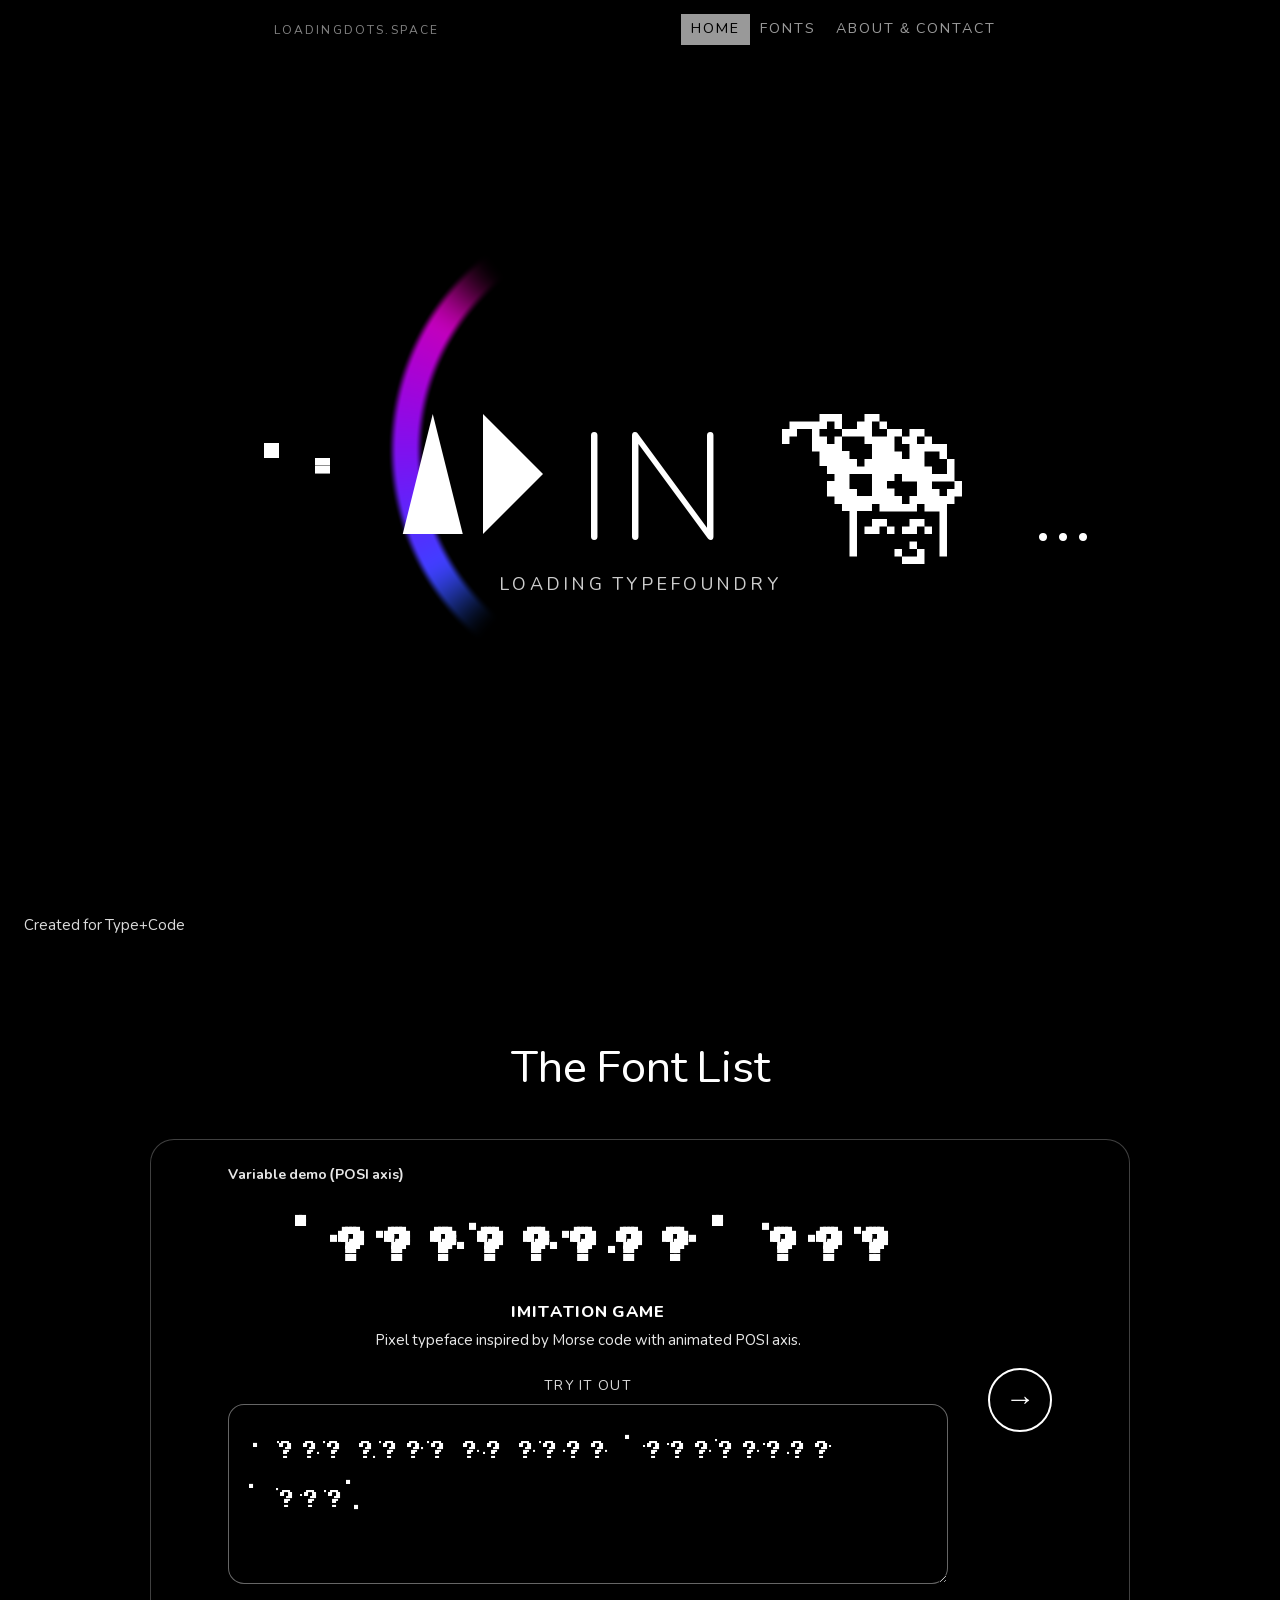
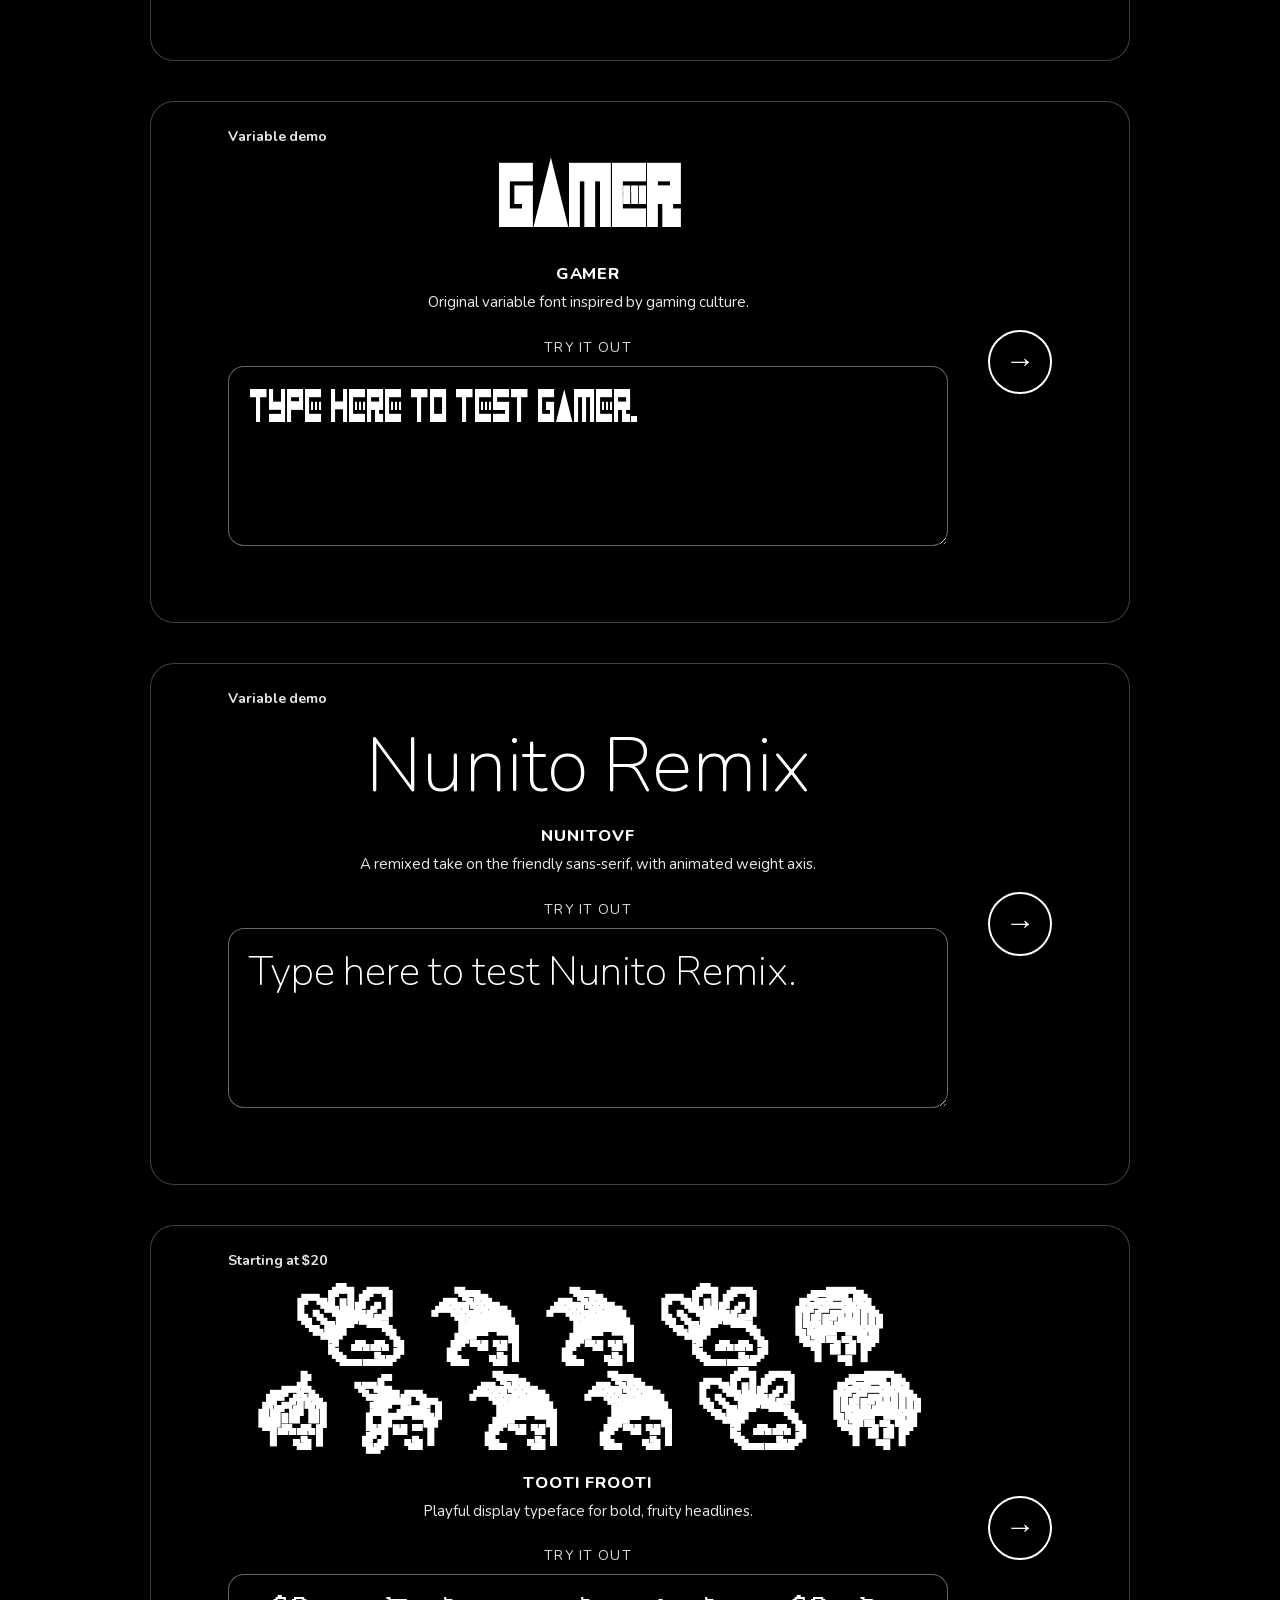
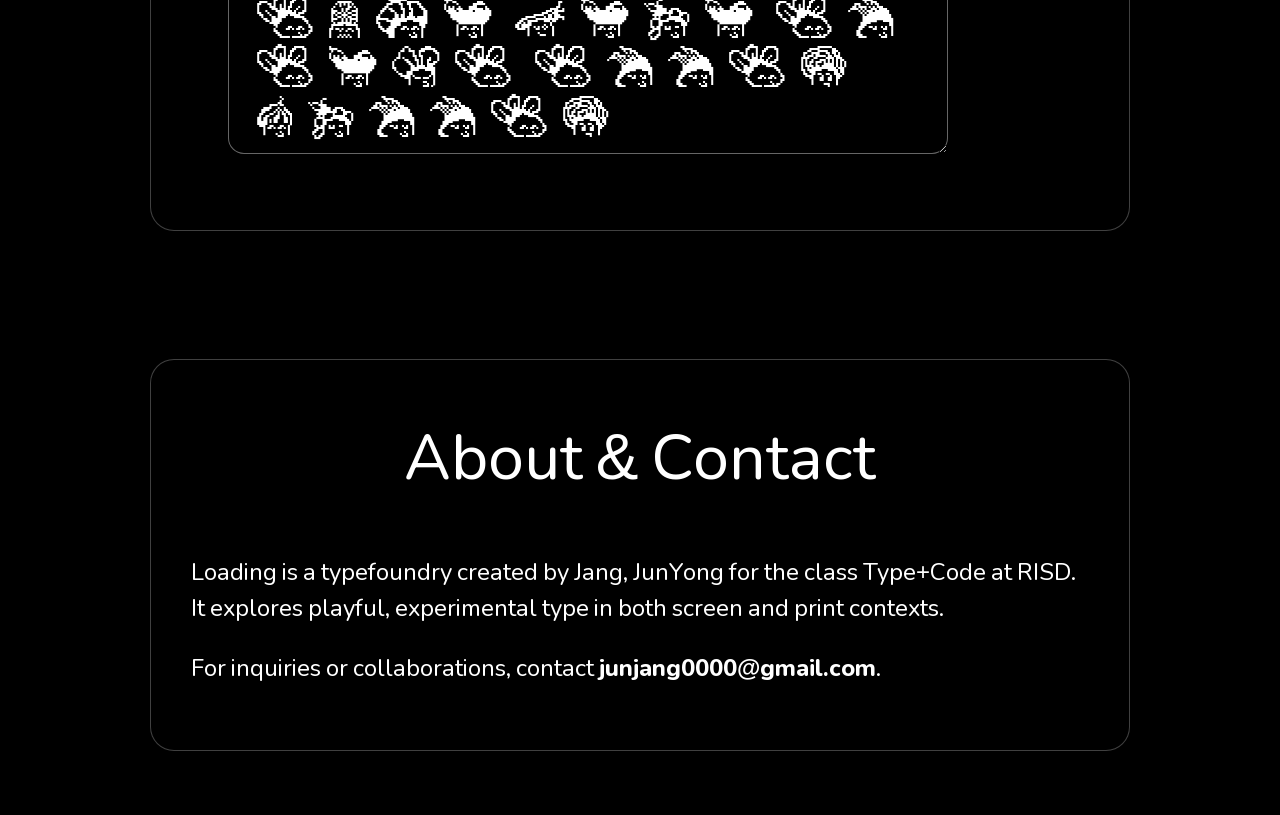
==== commit f2ad17b7: "Update index.html" ====
--- a/index.html
+++ b/index.html
@@ -27,22 +27,20 @@
 
     @font-face {
       font-family: "ImitationGame";
-      /* IMPORTANT: make sure this filename matches exactly */
       src: url("./Tabs/ImitationGame/Imitation.ttf") format("truetype");
-      font-weight: 400; /* POSI is not a weight axis, so keep normal weight */
+      font-weight: 400;
       font-style: normal;
     }
 
-   @font-face {
-  font-family: "TootiFrooti";
-  src: url("./Tabs/TootiFrooti/TootiFrooti-Regular.otf") format("opentype");
-  font-weight: 400;
-  font-style: normal;
-}
-
-
-    body,
-    html {
+    @font-face {
+      font-family: "TootiFrooti";
+      src: url("./Tabs/TootiFrooti/TootiFrooti-Regular.otf") format("opentype");
+      font-weight: 400;
+      font-style: normal;
+    }
+
+    html,
+    body {
       height: 100%;
       margin: 0;
       background-color: #000; /* fallback behind canvas */
@@ -50,6 +48,7 @@
 
     body {
       padding-top: 60px; /* space for navbar */
+      color: #ffffff;
     }
 
     /* Apply Nunito everywhere */
@@ -74,7 +73,7 @@
       left: 0;
       width: 100vw;
       height: 100vh;
-      z-index: 0;          /* ABOVE body background, BELOW all content */
+      z-index: 0;          /* ABOVE body bg, BELOW all content */
       display: block;
       pointer-events: none;
       opacity: 1;
@@ -92,7 +91,7 @@
     /* Glassy nav bar */
     .bar {
       display: flex;
-      justify-content: space-between; /* brand on left, nav on right */
+      justify-content: space-between;
       align-items: center;
       gap: 24px;
       padding: 14px 32px;
@@ -191,13 +190,12 @@
       letter-spacing: 0.04em;
     }
 
- .load-tooti {
-  font-family: "TootiFrooti", cursive;
-  letter-spacing: 0.1em;
-  transform-origin: bottom center;
-  animation: bounceG 1.6s ease-in-out infinite;
-}
-
+    .load-tooti {
+      font-family: "TootiFrooti", cursive;
+      letter-spacing: 0.1em;
+      transform-origin: bottom center;
+      animation: bounceG 1.6s ease-in-out infinite;
+    }
 
     .load-dots {
       display: inline-flex;
@@ -340,7 +338,7 @@
 
     /* BIGGER TEST AREA */
     .font-tester-wrapper {
-      max-width: 900px;        /* wider test area */
+      max-width: 900px;
       margin: 0 auto;
     }
 
@@ -354,13 +352,13 @@
 
     .font-tester {
       width: 100%;
-      min-height: 180px;       /* taller box */
-      padding: 18px 20px;      /* more breathing room */
+      min-height: 180px;
+      padding: 18px 20px;
       border-radius: 16px;
       border: 1px solid rgba(255, 255, 255, 0.4);
       background: rgba(0, 0, 0, 0.25);
       color: #ffffff;
-      font-size: clamp(2.2rem, 3.2vw, 3rem);  /* big type for detail */
+      font-size: clamp(2.2rem, 3.2vw, 3rem);
       line-height: 1.2;
       resize: vertical;
       outline: none;
@@ -543,66 +541,6 @@
 
   gl_FragColor = vec4(color, 1.0);
 }
-</script>
-
-  <!-- JavaScript to run WebGL shader -->
-  <script>
-    const canvas = document.getElementById('glcanvas');
-    const gl = canvas.getContext('webgl');
-    if (!gl) alert('WebGL not supported');
-
-    function resize() {
-      canvas.width = window.innerWidth;
-      canvas.height = window.innerHeight;
-      gl.viewport(0, 0, gl.drawingBufferWidth, gl.drawingBufferHeight);
-    }
-    window.addEventListener('resize', resize);
-    resize();
-
-    function createShader(type, src) {
-      const shader = gl.createShader(type);
-      gl.shaderSource(shader, src);
-      gl.compileShader(shader);
-      if (!gl.getShaderParameter(shader, gl.COMPILE_STATUS)) {
-        console.error(gl.getShaderInfoLog(shader));
-      }
-      return shader;
-    }
-
-    const vs = createShader(gl.VERTEX_SHADER, document.getElementById('vertexShader').text);
-    const fs = createShader(gl.FRAGMENT_SHADER, document.getElementById('fragmentShader').text);
-    const prog = gl.createProgram();
-    gl.attachShader(prog, vs);
-    gl.attachShader(prog, fs);
-    gl.linkProgram(prog);
-    gl.useProgram(prog);
-
-    const vertices = new Float32Array([
-      -1, -1,
-       1, -1,
-      -1,  1,
-      -1,  1,
-       1, -1,
-       1,  1
-    ]);
-
-    const buf = gl.createBuffer();
-    gl.bindBuffer(gl.ARRAY_BUFFER, buf);
-    gl.bufferData(gl.ARRAY_BUFFER, vertices, gl.STATIC_DRAW);
-    const posLoc = gl.getAttribLocation(prog, 'position');
-    gl.enableVertexAttribArray(posLoc);
-    gl.vertexAttribPointer(posLoc, 2, gl.FLOAT, false, 0, 0);
-
-    const timeLoc = gl.getUniformLocation(prog, 'time');
-    const resLoc = gl.getUniformLocation(prog, 'resolution');
-
-    function render(t) {
-      gl.uniform1f(timeLoc, t * 0.001);
-      gl.uniform2f(resLoc, canvas.width, canvas.height);
-      gl.drawArrays(gl.TRIANGLES, 0, 6);
-      requestAnimationFrame(render);
-    }
-    requestAnimationFrame(render);
   </script>
 
   <!-- NAVBAR -->
@@ -640,7 +578,7 @@
   </header>
 
   <!-- FONTS SECTION -->
-  <div class="container padding-64 xxlarge" id="menu" style="background-color:transparent; color:#ffffff;">
+  <div class="container padding-64 xxlarge" id="fonts" style="background-color:transparent; color:#ffffff;">
     <div class="content">
       <h1 class="font-list-title">The Font List</h1>
 
@@ -691,10 +629,9 @@
                 <div class="font-tester-label">Try it out</div>
 
                 <!-- UPPERCASE + NUMBERS + SPACES + VARIABLE -->
-                <textarea 
+                <textarea
                   class="font-tester gamer-tester variable-gamer"
-                  placeholder="TYPE HERE TO TEST GAMER."
-                >TYPE HERE TO TEST GAMER.</textarea>
+                  placeholder="TYPE HERE TO TEST GAMER.">TYPE HERE TO TEST GAMER.</textarea>
               </div>
             </div>
 
@@ -720,7 +657,8 @@
               <div class="font-tester-wrapper">
                 <div class="font-tester-label">Try it out</div>
                 <!-- Nunito tester also animates variable axis -->
-                <textarea class="font-tester variable-nunito"
+                <textarea
+                  class="font-tester variable-nunito"
                   placeholder="Type here to test Nunito Remix.">Type here to test Nunito Remix.</textarea>
               </div>
             </div>
@@ -747,11 +685,10 @@
                 <div class="font-tester-label">Try it out</div>
 
                 <!-- UPPERCASE + NUMBERS + SPACES -->
-                <textarea 
+                <textarea
                   class="font-tester tootifrooti-tester"
                   style="font-family: 'TootiFrooti', cursive; text-transform: uppercase;"
-                  placeholder="TYPE HERE TO TEST TOOTI FROOTI."
-                >TYPE HERE TO TEST TOOTI FROOTI.</textarea>
+                  placeholder="TYPE HERE TO TEST TOOTI FROOTI.">TYPE HERE TO TEST TOOTI FROOTI.</textarea>
               </div>
             </div>
 
@@ -782,6 +719,75 @@
     </div>
   </div>
 
+  <!-- WebGL JavaScript (same background as GAMER page, without the tester controls) -->
+  <script>
+    const canvas = document.getElementById('glcanvas');
+    const gl = canvas.getContext('webgl');
+    if (!gl) {
+      alert('WebGL not supported');
+    }
+
+    function resize() {
+      canvas.width = window.innerWidth;
+      canvas.height = window.innerHeight;
+      if (gl) {
+        gl.viewport(0, 0, gl.drawingBufferWidth, gl.drawingBufferHeight);
+      }
+    }
+    window.addEventListener('resize', resize);
+    resize();
+
+    function createShader(type, src) {
+      const shader = gl.createShader(type);
+      gl.shaderSource(shader, src);
+      gl.compileShader(shader);
+      if (!gl.getShaderParameter(shader, gl.COMPILE_STATUS)) {
+        console.error(gl.getShaderInfoLog(shader));
+      }
+      return shader;
+    }
+
+    const vsSource = document.getElementById('vertexShader').textContent;
+    const fsSource = document.getElementById('fragmentShader').textContent;
+
+    const vs = createShader(gl.VERTEX_SHADER, vsSource);
+    const fs = createShader(gl.FRAGMENT_SHADER, fsSource);
+    const prog = gl.createProgram();
+    gl.attachShader(prog, vs);
+    gl.attachShader(prog, fs);
+    gl.linkProgram(prog);
+    gl.useProgram(prog);
+
+    const vertices = new Float32Array([
+      -1, -1,
+       1, -1,
+      -1,  1,
+      -1,  1,
+       1, -1,
+       1,  1
+    ]);
+
+    const buf = gl.createBuffer();
+    gl.bindBuffer(gl.ARRAY_BUFFER, buf);
+    gl.bufferData(gl.ARRAY_BUFFER, vertices, gl.STATIC_DRAW);
+    const posLoc = gl.getAttribLocation(prog, 'position');
+    gl.enableVertexAttribArray(posLoc);
+    gl.vertexAttribPointer(posLoc, 2, gl.FLOAT, false, 0, 0);
+
+    const timeLoc = gl.getUniformLocation(prog, 'time');
+    const resLoc = gl.getUniformLocation(prog, 'resolution');
+
+    function render(t) {
+      if (!gl) return;
+      gl.uniform1f(timeLoc, t * 0.001);
+      gl.uniform2f(resLoc, canvas.width, canvas.height);
+      gl.drawArrays(gl.TRIANGLES, 0, 6);
+      requestAnimationFrame(render);
+    }
+    requestAnimationFrame(render);
+  </script>
+
+  <!-- Page JS -->
   <script>
     // Active navbar link highlighting
     const navLinks = document.querySelectorAll('#myNavbar .nav-link');
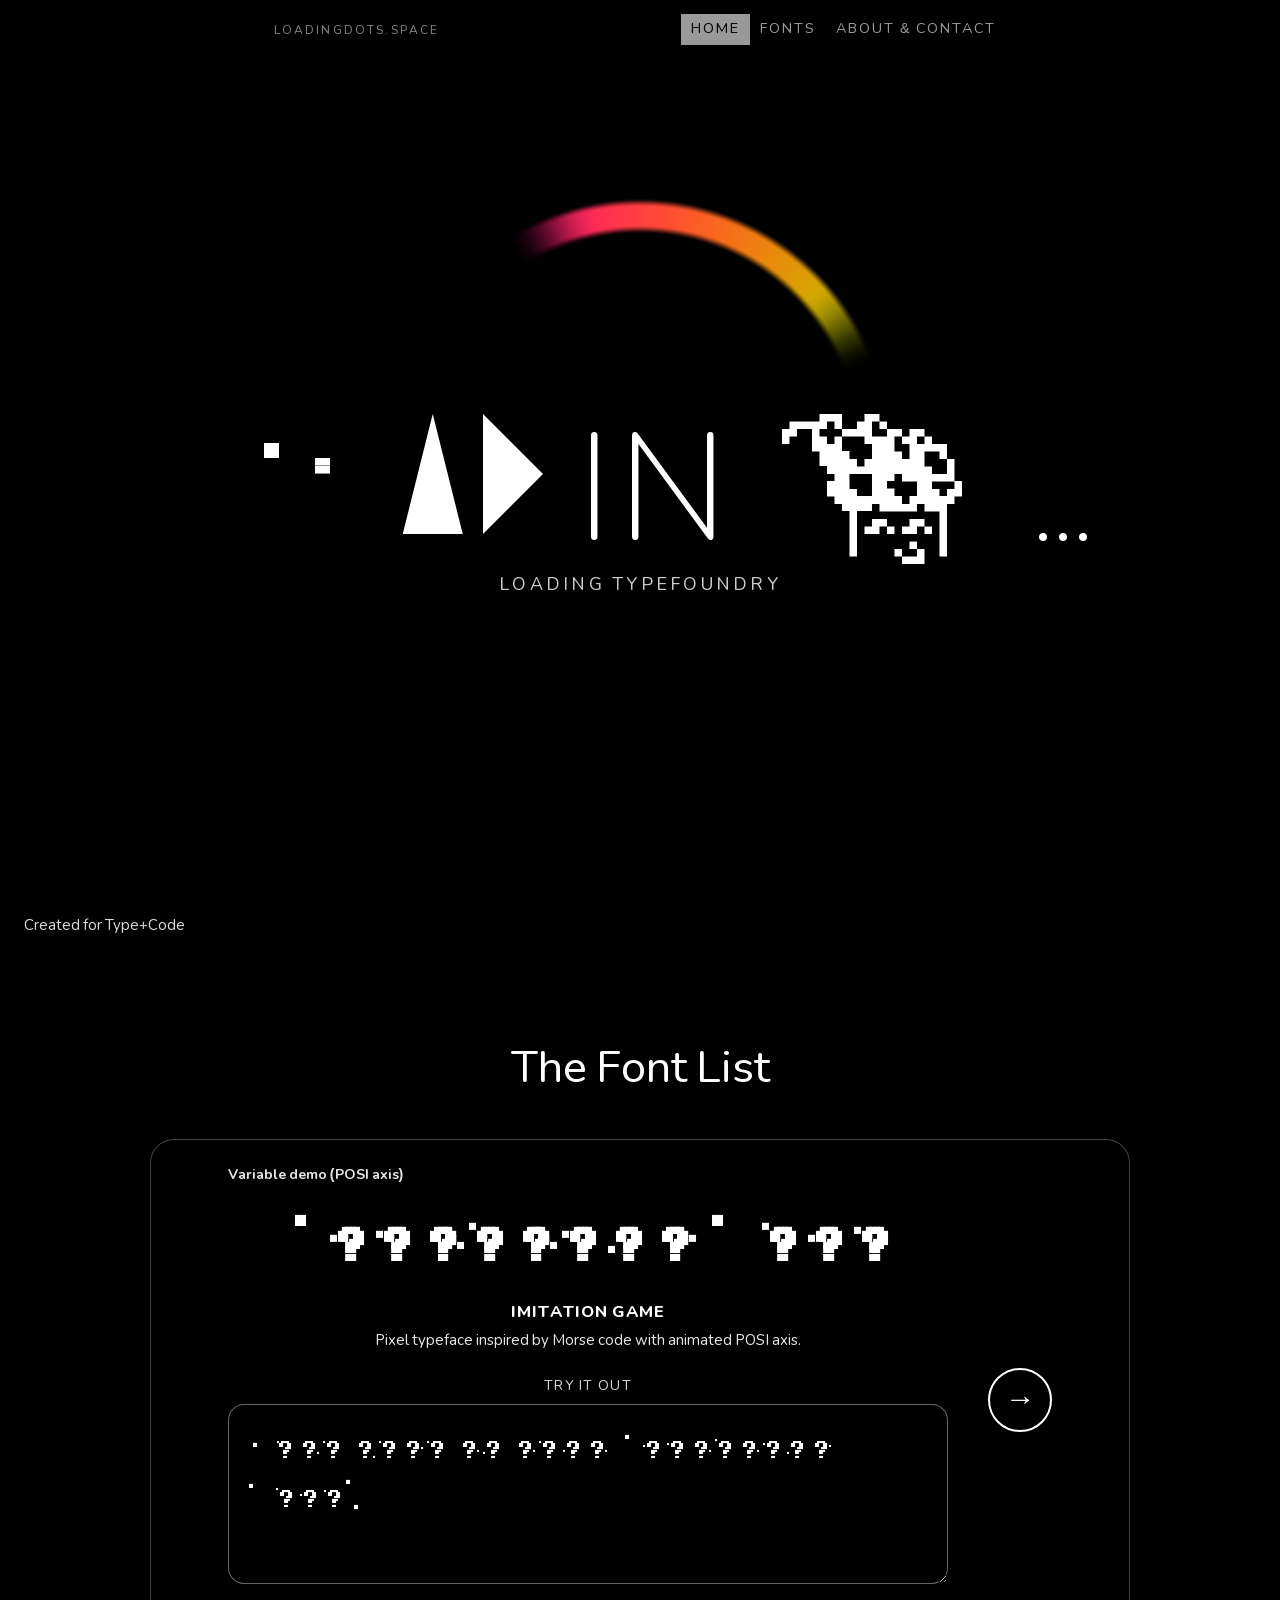
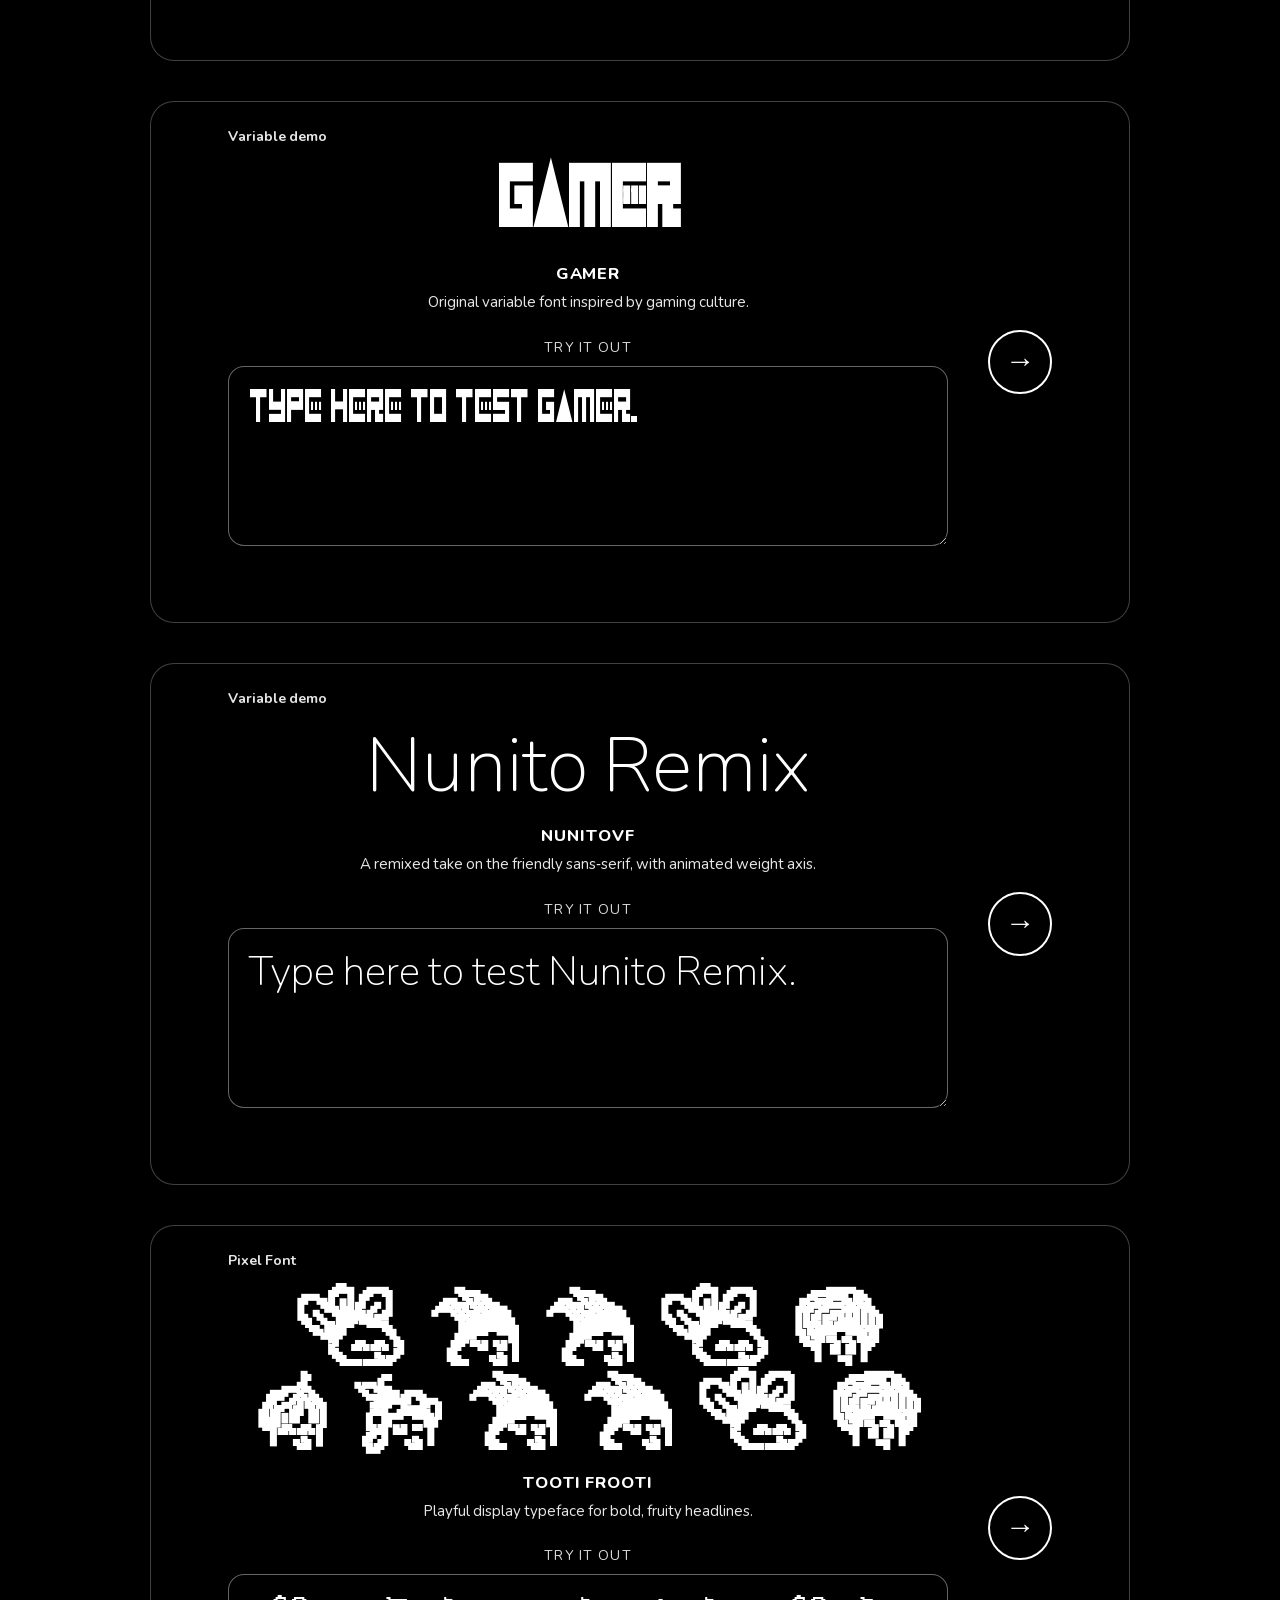
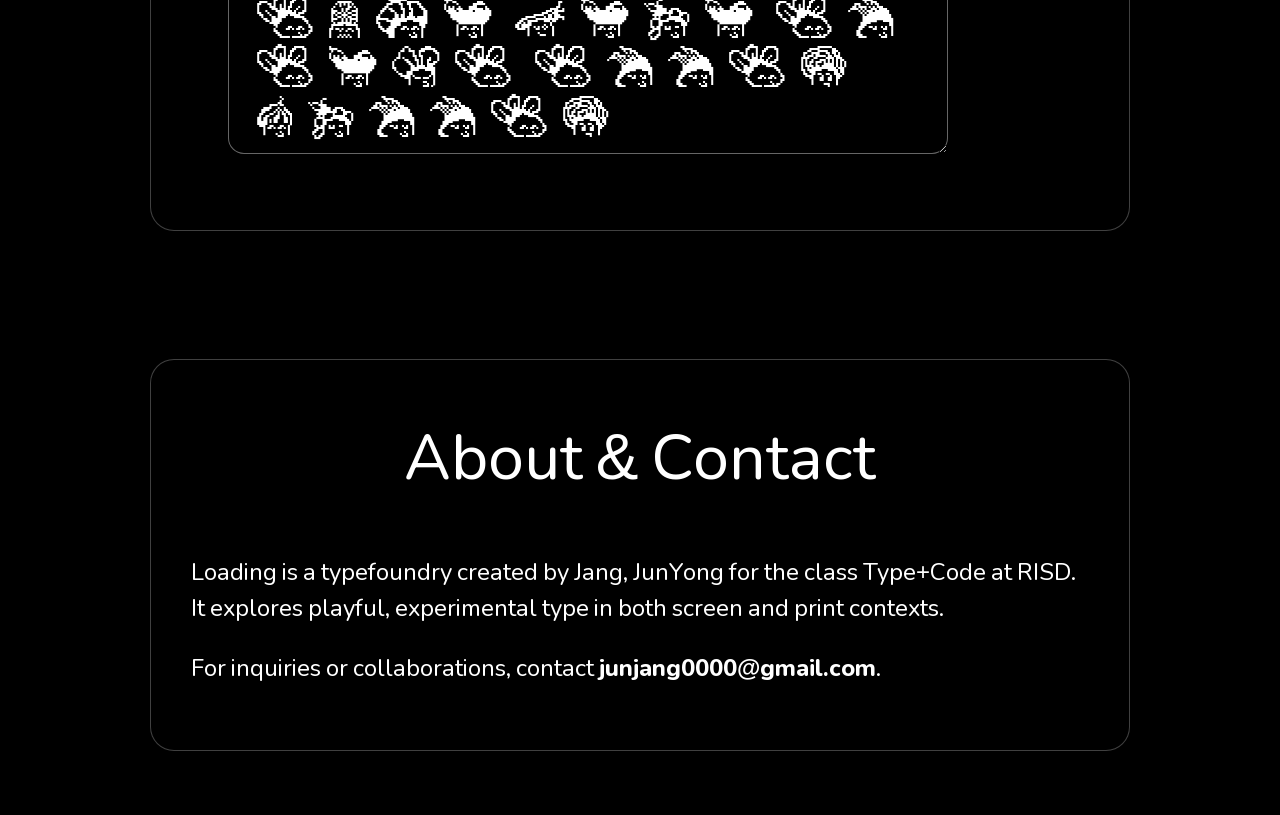
==== commit 1daef0f7: "Update" ====
--- a/index.html
+++ b/index.html
@@ -671,7 +671,7 @@
 
         <!-- Tooti Frooti -->
         <section class="font-card font-card--accent">
-          <div class="font-card-meta">Starting at $20</div>
+          <div class="font-card-meta">Pixel Font</div>
           <div class="font-card-inner">
 
             <div class="font-card-main">
